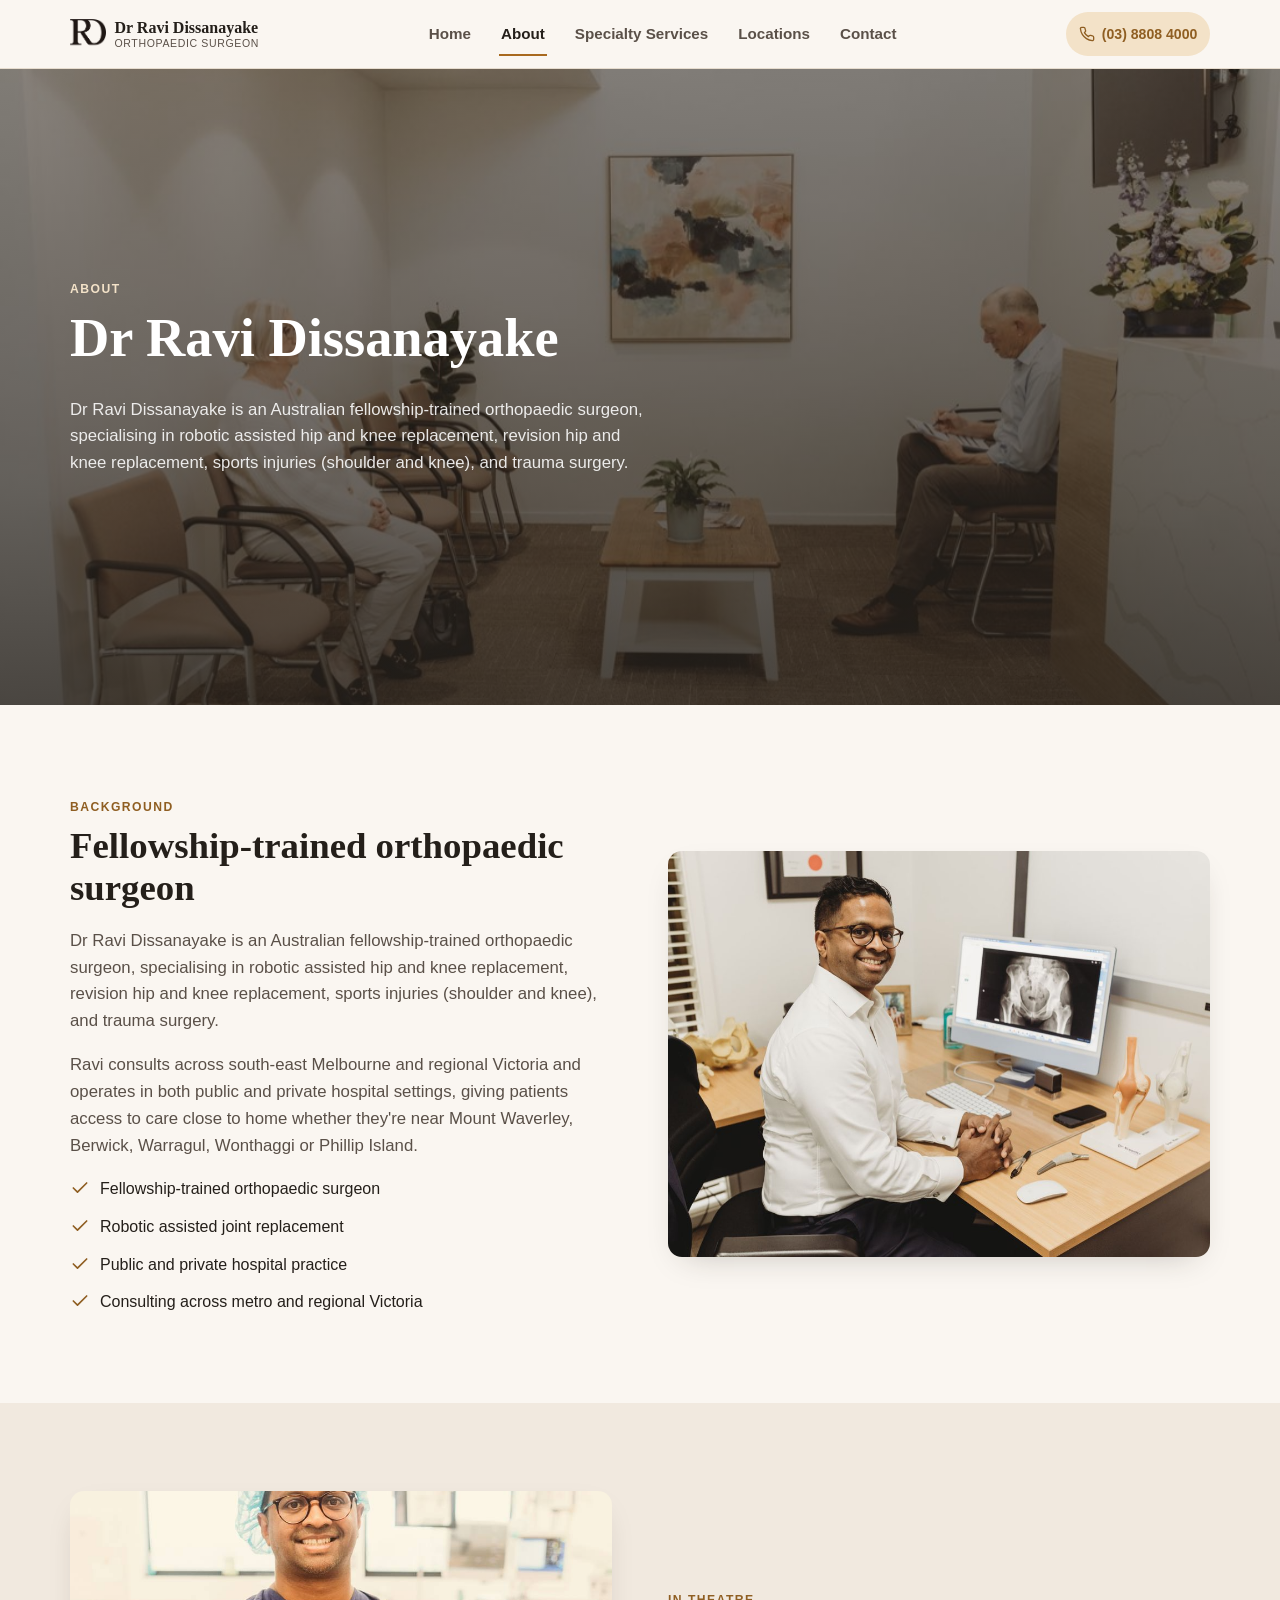
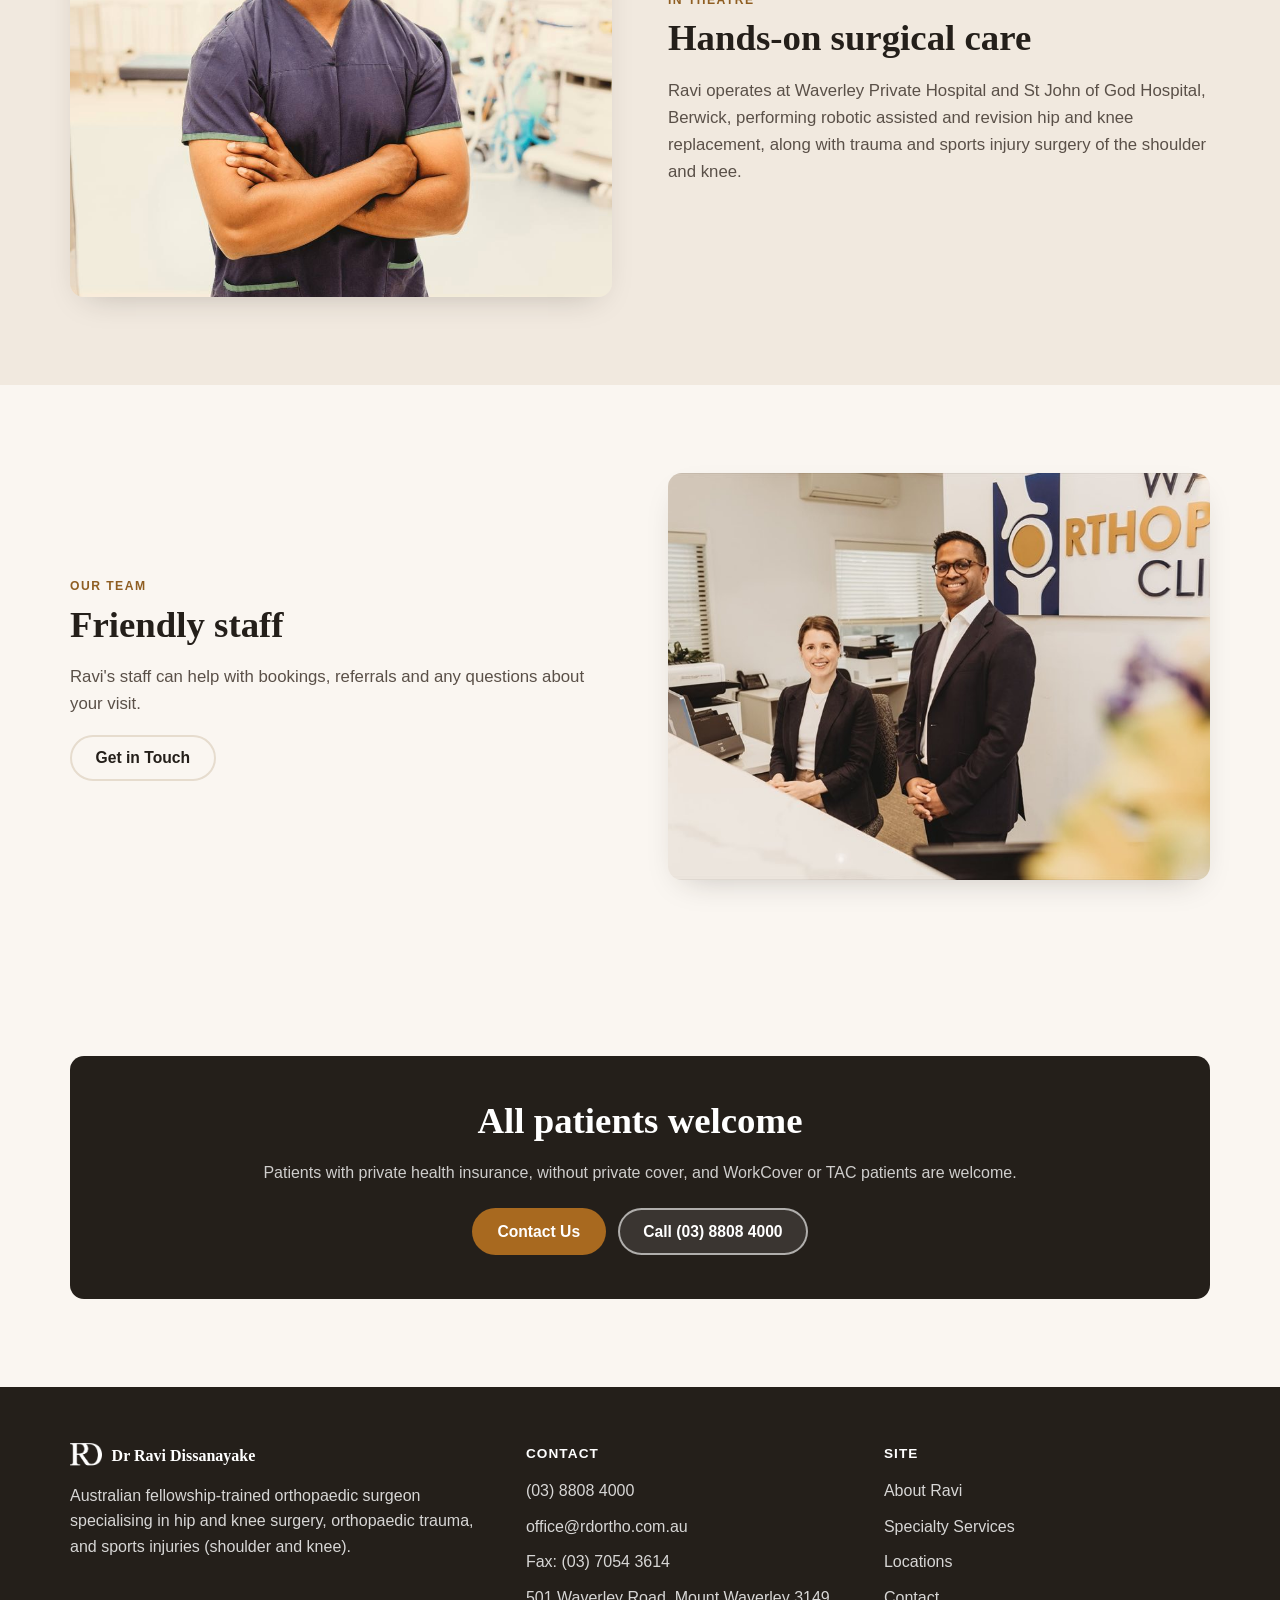
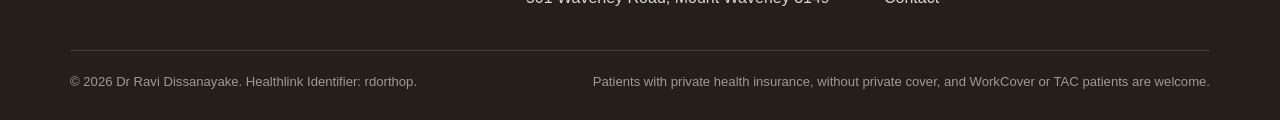
==== about.html @ 34ed716f "Initial commit: Dr Ravi Dissanayake orthopaedic surgeon website Static site redesign — home, about, " ====
<!DOCTYPE html>
<html lang="en-AU">
<head>
<meta charset="UTF-8">
<meta name="viewport" content="width=device-width, initial-scale=1">
<title>About Dr Ravi Dissanayake | Orthopaedic Surgeon, South-East Melbourne</title>
<meta name="description" content="Meet Dr Ravi Dissanayake, fellowship-trained orthopaedic surgeon consulting across south-east Melbourne and regional Victoria, from Mount Waverley to Phillip Island.">
<link rel="canonical" href="https://www.rdortho.com.au/about.html">

<meta property="og:type" content="website">
<meta property="og:site_name" content="Dr Ravi Dissanayake, Orthopaedic Surgeon">
<meta property="og:title" content="About Dr Ravi Dissanayake | Orthopaedic Surgeon, South-East Melbourne">
<meta property="og:description" content="Fellowship-trained orthopaedic surgeon consulting across south-east Melbourne and regional Victoria, operating at Waverley Private Hospital and St John of God Hospital, Berwick.">
<meta property="og:url" content="https://www.rdortho.com.au/about.html">
<meta property="og:image" content="https://www.rdortho.com.au/images/about-portrait.jpg">
<meta property="og:locale" content="en_AU">
<meta name="twitter:card" content="summary_large_image">
<meta name="twitter:title" content="About Dr Ravi Dissanayake | Orthopaedic Surgeon, South-East Melbourne">
<meta name="twitter:description" content="Fellowship-trained orthopaedic surgeon consulting across south-east Melbourne and regional Victoria, operating at Waverley Private Hospital and St John of God Hospital, Berwick.">
<meta name="twitter:image" content="https://www.rdortho.com.au/images/about-portrait.jpg">

<link rel="stylesheet" href="css/style.css">
<script type="application/ld+json">
{
  "@context": "https://schema.org",
  "@type": "MedicalWebPage",
  "url": "https://www.rdortho.com.au/about.html",
  "name": "About Dr Ravi Dissanayake | Orthopaedic Surgeon, South-East Melbourne",
  "about": { "@id": "https://www.rdortho.com.au/index.html#physician" },
  "isPartOf": { "@type": "WebSite", "name": "Dr Ravi Dissanayake, Orthopaedic Surgeon", "url": "https://www.rdortho.com.au/" }
}
</script>
</head>
<body>

<a href="#main" class="skip-link">Skip to main content</a>

<header class="site-header">
  <div class="container inner">
    <div class="header-left">
      <button class="nav-toggle" aria-label="Open menu" aria-expanded="false" aria-controls="mobile-nav" type="button">
        <svg viewBox="0 0 24 24" fill="none" stroke="currentColor" stroke-width="2" stroke-linecap="round" aria-hidden="true" focusable="false"><line x1="3" y1="6" x2="21" y2="6"/><line x1="3" y1="12" x2="21" y2="12"/><line x1="3" y1="18" x2="21" y2="18"/></svg>
      </button>
      <a href="index.html" class="brand">
        <img src="images/rd-mark-black.png" alt="" class="brand-mark">
        <span class="brand-text">
          <span class="name">Dr Ravi Dissanayake</span>
          <span class="role">Orthopaedic Surgeon</span>
        </span>
        <span class="brand-mobile-role">Orthopaedic<br>Surgeon</span>
      </a>
    </div>

    <nav class="main-nav" aria-label="Primary">
      <ul>
        <li><a href="index.html">Home</a></li>
        <li><a href="about.html" aria-current="page">About</a></li>
        <li><a href="services.html">Specialty Services</a></li>
        <li><a href="locations.html">Locations</a></li>
        <li><a href="contact.html">Contact</a></li>
      </ul>
    </nav>

    <div class="header-right">
      <a class="call-pill" href="tel:0388084000" aria-label="Call (03) 8808 4000">
        <svg viewBox="0 0 24 24" fill="none" stroke="currentColor" stroke-width="2" stroke-linecap="round" stroke-linejoin="round" aria-hidden="true" focusable="false"><path d="M22 16.92v3a2 2 0 0 1-2.18 2 19.79 19.79 0 0 1-8.63-3.07 19.5 19.5 0 0 1-6-6 19.79 19.79 0 0 1-3.07-8.67A2 2 0 0 1 4.11 2h3a2 2 0 0 1 2 1.72c.127.96.361 1.903.7 2.81a2 2 0 0 1-.45 2.11L8.09 9.91a16 16 0 0 0 6 6l1.27-1.27a2 2 0 0 1 2.11-.45c.907.339 1.85.573 2.81.7A2 2 0 0 1 22 16.92z"/></svg>
        <span class="call-text-full">(03) 8808 4000</span>
        <span class="call-text-short">Call</span>
      </a>
    </div>
  </div>

  <div class="mobile-nav" id="mobile-nav">
    <ul>
      <li><a href="index.html">Home</a></li>
      <li><a href="about.html" aria-current="page">About</a></li>
      <li><a href="services.html">Specialty Services</a></li>
      <li><a href="locations.html">Locations</a></li>
      <li><a href="contact.html">Contact</a></li>
    </ul>
    <div class="contact-block">
      <a class="btn btn-primary btn-block" href="tel:0388084000">Call (03) 8808 4000</a>
    </div>
  </div>
</header>

<main id="main" tabindex="-1">

  <section class="hero page-hero">
    <div class="hero-media"><img src="images/about-consult.jpg" alt="" role="presentation"></div>
    <div class="container">
      <span class="eyebrow">About</span>
      <h1>Dr Ravi Dissanayake</h1>
      <p class="lede">Dr Ravi Dissanayake is an Australian fellowship-trained orthopaedic surgeon, specialising in robotic assisted hip and knee replacement, revision hip and knee replacement, sports injuries (shoulder and knee), and trauma surgery.</p>
    </div>
  </section>

  <section aria-labelledby="bio-heading">
    <div class="container">
      <div class="split">
        <div>
          <span class="eyebrow">Background</span>
          <h2 id="bio-heading" class="mt-0">Fellowship-trained orthopaedic surgeon</h2>
          <p class="lede">Dr Ravi Dissanayake is an Australian fellowship-trained orthopaedic surgeon, specialising in robotic assisted hip and knee replacement, revision hip and knee replacement, sports injuries (shoulder and knee), and trauma surgery.</p>
          <p class="lede">Ravi consults across south-east Melbourne and regional Victoria and operates in both public and private hospital settings, giving patients access to care close to home whether they're near Mount Waverley, Berwick, Warragul, Wonthaggi or Phillip Island.</p>
          <ul class="check-list">
            <li><svg viewBox="0 0 24 24" fill="none" stroke="currentColor" stroke-width="2" stroke-linecap="round" stroke-linejoin="round" aria-hidden="true" focusable="false"><path d="M20 6 9 17l-5-5"/></svg> Fellowship-trained orthopaedic surgeon</li>
            <li><svg viewBox="0 0 24 24" fill="none" stroke="currentColor" stroke-width="2" stroke-linecap="round" stroke-linejoin="round" aria-hidden="true" focusable="false"><path d="M20 6 9 17l-5-5"/></svg> Robotic assisted joint replacement</li>
            <li><svg viewBox="0 0 24 24" fill="none" stroke="currentColor" stroke-width="2" stroke-linecap="round" stroke-linejoin="round" aria-hidden="true" focusable="false"><path d="M20 6 9 17l-5-5"/></svg> Public and private hospital practice</li>
            <li><svg viewBox="0 0 24 24" fill="none" stroke="currentColor" stroke-width="2" stroke-linecap="round" stroke-linejoin="round" aria-hidden="true" focusable="false"><path d="M20 6 9 17l-5-5"/></svg> Consulting across metro and regional Victoria</li>
          </ul>
        </div>
        <div class="split-media">
          <img src="images/about-portrait.jpg" alt="Dr Ravi Dissanayake at his desk in his consulting room" loading="lazy" decoding="async">
        </div>
      </div>
    </div>
  </section>

  <section class="section-alt">
    <div class="container">
      <div class="split">
        <div class="split-media">
          <img src="images/scrubs-portrait.jpg" alt="Dr Ravi Dissanayake in surgical scrubs at the operating theatre" loading="lazy" decoding="async">
        </div>
        <div>
          <span class="eyebrow">In Theatre</span>
          <h2>Hands-on surgical care</h2>
          <p class="lede">Ravi operates at Waverley Private Hospital and St John of God Hospital, Berwick, performing robotic assisted and revision hip and knee replacement, along with trauma and sports injury surgery of the shoulder and knee.</p>
        </div>
      </div>
    </div>
  </section>

  <section>
    <div class="container">
      <div class="split reverse">
        <div class="split-media">
          <img src="images/team-reception.jpg" alt="Dr Ravi Dissanayake with reception staff at Waverley Orthopaedic Clinic" loading="lazy" decoding="async">
        </div>
        <div>
          <span class="eyebrow">Our Team</span>
          <h2>Friendly staff</h2>
          <p class="lede">Ravi's staff can help with bookings, referrals and any questions about your visit.</p>
          <a class="btn btn-outline" href="contact.html">Get in Touch</a>
        </div>
      </div>
    </div>
  </section>

  <section>
    <div class="container">
      <div class="cta-band">
        <h2>All patients welcome</h2>
        <p>Patients with private health insurance, without private cover, and WorkCover or TAC patients are welcome.</p>
        <div class="cta-band-actions">
          <a class="btn btn-primary" href="contact.html">Contact Us</a>
          <a class="btn btn-ghost-invert" href="tel:0388084000">Call (03) 8808 4000</a>
        </div>
      </div>
    </div>
  </section>

</main>

<footer class="site-footer">
  <div class="container">
    <div class="footer-grid">
      <div>
        <div class="footer-brand">
          <img src="images/rd-mark-white.png" alt="" class="brand-mark">
          <span class="name">Dr Ravi Dissanayake</span>
        </div>
        <p>Australian fellowship-trained orthopaedic surgeon specialising in hip and knee surgery, orthopaedic trauma, and sports injuries (shoulder and knee).</p>
      </div>
      <div>
        <p class="footer-heading">Contact</p>
        <ul>
          <li><a href="tel:0388084000">(03) 8808 4000</a></li>
          <li><a href="mailto:office@rdortho.com.au">office@rdortho.com.au</a></li>
          <li>Fax: (03) 7054 3614</li>
          <li>501 Waverley Road, Mount Waverley 3149</li>
        </ul>
      </div>
      <div>
        <p class="footer-heading">Site</p>
        <ul>
          <li><a href="about.html">About Ravi</a></li>
          <li><a href="services.html">Specialty Services</a></li>
          <li><a href="locations.html">Locations</a></li>
          <li><a href="contact.html">Contact</a></li>
        </ul>
      </div>
    </div>
    <div class="footer-bottom">
      <span>&copy; <span id="year"></span> Dr Ravi Dissanayake. Healthlink Identifier: rdorthop.</span>
      <span>Patients with private health insurance, without private cover, and WorkCover or TAC patients are welcome.</span>
    </div>
  </div>
</footer>

<div class="mobile-contact-bar">
  <a class="cta-call" href="tel:0388084000">
    <svg viewBox="0 0 24 24" fill="none" stroke="currentColor" stroke-width="2" stroke-linecap="round" stroke-linejoin="round" aria-hidden="true" focusable="false"><path d="M22 16.92v3a2 2 0 0 1-2.18 2 19.79 19.79 0 0 1-8.63-3.07 19.5 19.5 0 0 1-6-6 19.79 19.79 0 0 1-3.07-8.67A2 2 0 0 1 4.11 2h3a2 2 0 0 1 2 1.72c.127.96.361 1.903.7 2.81a2 2 0 0 1-.45 2.11L8.09 9.91a16 16 0 0 0 6 6l1.27-1.27a2 2 0 0 1 2.11-.45c.907.339 1.85.573 2.81.7A2 2 0 0 1 22 16.92z"/></svg>
    Call Now
  </a>
  <a href="contact.html">
    <svg viewBox="0 0 24 24" fill="none" stroke="currentColor" stroke-width="2" stroke-linecap="round" stroke-linejoin="round" aria-hidden="true" focusable="false"><path d="M21 15a2 2 0 0 1-2 2H7l-4 4V5a2 2 0 0 1 2-2h14a2 2 0 0 1 2 2z"/></svg>
    Contact Us
  </a>
</div>

<script>document.getElementById("year").textContent = new Date().getFullYear();</script>
<script src="js/main.js"></script>
</body>
</html>
---- css/style.css ----
/* ==========================================================================
   Dr Ravi Dissanayake — Orthopaedic Surgeon
   Shared stylesheet — mobile-first
   ========================================================================== */

:root {
  /* Warm neutral palette — no blue */
  --ink: #241f1a;
  --ink-soft: #5a5048;
  --cream: #faf6f1;
  --cream-deep: #f1e9df;
  --surface: #ffffff;
  --line: #e6dcce;

  --accent: #a8691f;       /* warm amber/gold, from logo dot — darkened for AA contrast on white text */
  --accent-dark: #8f5e22;
  --accent-soft: #f3e2c8;

  --ok: #4d7c4d;

  --font-body: -apple-system, BlinkMacSystemFont, "Segoe UI", Roboto, Helvetica, Arial, sans-serif;
  --font-display: Georgia, "Times New Roman", serif;

  --container: 1180px;
  --radius: 14px;
  --shadow: 0 12px 32px -16px rgba(36, 31, 26, 0.28);

  --header-h: 68px;
  --safe-bottom: env(safe-area-inset-bottom, 0px);
}

* { box-sizing: border-box; }

@media (prefers-reduced-motion: no-preference) {
  html { scroll-behavior: smooth; }
}

body {
  margin: 0;
  font-family: var(--font-body);
  color: var(--ink);
  background: var(--cream);
  line-height: 1.6;
  -webkit-font-smoothing: antialiased;
  overflow-x: hidden;
}

img { max-width: 100%; display: block; }
a { color: inherit; }

h1, h2, h3, h4 {
  font-family: var(--font-display);
  font-weight: 600;
  line-height: 1.15;
  margin: 0 0 0.5em;
}

h1 { font-size: clamp(1.9rem, 4.5vw + 1rem, 3.4rem); }
h2 { font-size: clamp(1.5rem, 2.6vw + 1rem, 2.3rem); }
h3 { font-size: clamp(1.1rem, 1vw + 1rem, 1.35rem); }

p { margin: 0 0 1em; }

.container {
  max-width: var(--container);
  margin: 0 auto;
  padding: 0 20px;
}

@media (max-width: 380px) {
  .container { padding: 0 16px; }
}

.eyebrow {
  display: inline-block;
  font-size: 0.76rem;
  letter-spacing: 0.12em;
  text-transform: uppercase;
  color: var(--accent-dark);
  font-weight: 700;
  margin-bottom: 0.6em;
}

.lede {
  font-size: 1.05rem;
  color: var(--ink-soft);
  max-width: 62ch;
}

/* ---------- Accessibility helpers ---------- */

.visually-hidden {
  position: absolute;
  width: 1px; height: 1px;
  overflow: hidden;
  clip: rect(0 0 0 0);
  white-space: nowrap;
  border: 0;
  padding: 0;
  margin: -1px;
}

.skip-link {
  position: absolute;
  left: 12px;
  top: -60px;
  z-index: 200;
  background: var(--ink);
  color: #fff;
  padding: 12px 18px;
  border-radius: 8px;
  text-decoration: none;
  font-weight: 700;
  transition: top 0.15s ease;
}
.skip-link:focus {
  top: 12px;
}

:focus-visible {
  outline: 3px solid var(--accent-dark);
  outline-offset: 2px;
}
a:focus-visible,
button:focus-visible {
  border-radius: 6px;
}

@media (prefers-reduced-motion: reduce) {
  * { animation-duration: 0.001ms !important; animation-iteration-count: 1 !important; transition-duration: 0.001ms !important; scroll-behavior: auto !important; }
}

/* ---------- Buttons ---------- */
.btn {
  display: inline-flex;
  align-items: center;
  justify-content: center;
  gap: 0.5em;
  padding: 0.85em 1.5em;
  border-radius: 999px;
  font-weight: 700;
  font-size: 0.98rem;
  text-decoration: none;
  border: 2px solid transparent;
  cursor: pointer;
  transition: transform 0.15s ease, box-shadow 0.15s ease, background 0.15s ease, color 0.15s ease;
  min-height: 44px;
  line-height: 1;
}
.btn-primary {
  background: var(--accent);
  color: #fff;
}
.btn-primary:hover { background: var(--accent-dark); transform: translateY(-1px); }

.btn-outline {
  background: transparent;
  border-color: var(--line);
  color: var(--ink);
}
.btn-outline:hover { border-color: var(--accent); color: var(--accent-dark); }

.btn-ghost-invert {
  background: rgba(255,255,255,0.1);
  border-color: rgba(255,255,255,0.6);
  color: #fff;
}
.btn-ghost-invert:hover { background: rgba(255,255,255,0.2); }

.btn-block { width: 100%; }

/* ==========================================================================
   Header
   ========================================================================== */

.site-header {
  position: sticky;
  top: 0;
  z-index: 100;
  background: var(--cream);
  border-bottom: 1px solid var(--line);
}

.site-header .inner {
  display: flex;
  align-items: center;
  justify-content: space-between;
  height: var(--header-h);
  gap: 10px;
}

.header-left {
  display: flex;
  align-items: center;
  gap: 10px;
  min-width: 0;
}

.header-right {
  display: flex;
  align-items: center;
  gap: 10px;
  flex-shrink: 0;
}

.brand {
  display: flex;
  align-items: center;
  gap: 8px;
  padding: 6px 0;
  text-decoration: none;
  color: var(--ink);
  min-width: 0;
}

.brand-mark {
  height: 30px;
  width: auto;
  flex-shrink: 0;
  display: block;
}

.brand-text {
  line-height: 1.15;
  min-width: 0;
  overflow: hidden;
}
.brand-text .name {
  display: block;
  font-family: var(--font-display);
  font-weight: 700;
  font-size: 1rem;
  white-space: nowrap;
  overflow: hidden;
  text-overflow: ellipsis;
}
.brand-text .role {
  display: block;
  font-size: 0.66rem;
  letter-spacing: 0.06em;
  text-transform: uppercase;
  color: var(--ink-soft);
  white-space: nowrap;
}

.brand-mobile-role {
  display: none;
  font-family: var(--font-display);
  font-weight: 700;
  font-size: 0.92rem;
  line-height: 1.15;
  color: var(--ink);
}

.main-nav {
  display: none;
}

.main-nav ul {
  list-style: none;
  display: flex;
  gap: 26px;
  margin: 0;
  padding: 0;
}

.main-nav a {
  text-decoration: none;
  font-weight: 600;
  font-size: 0.95rem;
  color: var(--ink-soft);
  padding: 12px 2px;
  border-bottom: 2px solid transparent;
  transition: color 0.15s ease, border-color 0.15s ease;
}
.main-nav a:hover,
.main-nav a[aria-current="page"] {
  color: var(--ink);
  border-color: var(--accent);
}

.call-pill {
  display: inline-flex;
  align-items: center;
  justify-content: center;
  gap: 7px;
  padding: 0.6em 0.9em;
  min-height: 44px;
  border-radius: 999px;
  background: var(--accent-soft);
  color: var(--accent-dark);
  text-decoration: none;
  font-weight: 700;
  font-size: 0.88rem;
  white-space: nowrap;
}
.call-pill svg { width: 16px; height: 16px; flex-shrink: 0; }
.call-text-short { display: none; }

.nav-toggle {
  display: inline-flex;
  align-items: center;
  justify-content: center;
  width: 44px;
  height: 44px;
  border-radius: 10px;
  border: none;
  background: transparent;
  color: var(--ink);
  cursor: pointer;
  flex-shrink: 0;
  margin-left: -10px;
}
.nav-toggle svg { width: 22px; height: 22px; }
.nav-toggle:hover { color: var(--accent-dark); }

/* Condensed header: swap full name+role for stacked "Orthopaedic / Surgeon",
   and shorten the call pill to "Call" so everything fits without wrapping.
   Deliberately wider than the 900px nav breakpoint below — the full brand
   name + full desktop nav + full phone number don't all fit until ~960px,
   so this stays condensed through that gap even though the nav itself has
   already switched to the inline desktop menu. */
@media (max-width: 959px) {
  .brand-text { display: none; }
  .brand-mobile-role { display: block; }
  .call-text-full { display: none; }
  .call-text-short { display: inline; }
}

/* Mobile nav drawer */
.mobile-nav {
  display: none;
  position: fixed;
  inset: var(--header-h) 0 0 0;
  background: var(--cream);
  z-index: 99;
  overflow-y: auto;
  padding: 24px 20px calc(100px + var(--safe-bottom));
}
.mobile-nav.open { display: block; }

.mobile-nav ul {
  list-style: none;
  margin: 0 0 24px;
  padding: 0;
  border-top: 1px solid var(--line);
}
.mobile-nav li { border-bottom: 1px solid var(--line); }
.mobile-nav a {
  display: block;
  padding: 16px 4px;
  text-decoration: none;
  font-size: 1.1rem;
  font-weight: 600;
  color: var(--ink);
}
.mobile-nav a[aria-current="page"] { color: var(--accent-dark); }

.mobile-nav .contact-block { margin-top: 8px; }
.mobile-nav .contact-block .btn {
  display: flex;
  padding-top: 0.85em;
  padding-bottom: 0.85em;
}
.mobile-nav .contact-block .btn-primary { color: #fff; }

body.nav-open { overflow: hidden; }

@media (min-width: 900px) {
  .main-nav { display: block; }
  .nav-toggle { display: none; }
  .mobile-nav { display: none !important; }
}

/* ==========================================================================
   Persistent mobile contact bar
   ========================================================================== */

.mobile-contact-bar {
  position: fixed;
  left: 0;
  right: 0;
  bottom: 0;
  z-index: 110;
  display: grid;
  grid-template-columns: 1fr 1fr;
  gap: 1px;
  background: var(--line);
  border-top: 1px solid var(--line);
  box-shadow: 0 -8px 24px -12px rgba(36,31,26,0.35);
  padding-bottom: var(--safe-bottom);
}
.mobile-contact-bar a {
  display: flex;
  align-items: center;
  justify-content: center;
  gap: 8px;
  padding: 14px 8px;
  background: var(--surface);
  text-decoration: none;
  font-weight: 700;
  font-size: 0.92rem;
  color: var(--ink);
  min-height: 56px;
}
.mobile-contact-bar a svg { width: 18px; height: 18px; flex-shrink: 0; }
.mobile-contact-bar .cta-call { background: var(--accent); color: #fff; }

body { padding-bottom: calc(70px + var(--safe-bottom)); }

@media (min-width: 900px) {
  .mobile-contact-bar { display: none; }
  body { padding-bottom: 0; }
}

/* ==========================================================================
   Hero
   ========================================================================== */

.hero {
  position: relative;
  color: #fff;
  overflow: hidden;
}
.hero-media {
  position: absolute;
  inset: 0;
}
.hero-media img {
  width: 100%;
  height: 100%;
  object-fit: cover;
  object-position: center 28%;
}
.hero-media::after {
  content: "";
  position: absolute;
  inset: 0;
  background: linear-gradient(180deg, rgba(36,31,26,0.50) 0%, rgba(36,31,26,0.66) 65%, rgba(36,31,26,0.80) 100%);
}
.hero .container {
  position: relative;
  padding-top: 64px;
  padding-bottom: 64px;
  min-height: 420px;
  display: flex;
  flex-direction: column;
  justify-content: center;
}
.hero .eyebrow { color: var(--accent-soft); }
.hero h1 { color: #fff; max-width: 18ch; }
.hero .lede { color: rgba(255,255,255,0.9); }
.hero-actions {
  display: flex;
  flex-wrap: wrap;
  gap: 12px;
  margin-top: 1.6em;
}

.page-hero .container {
  min-height: 280px;
  padding-top: 48px;
  padding-bottom: 48px;
}
.page-hero .lede { color: rgba(255,255,255,0.88); }

@media (min-width: 700px) {
  .hero .container { padding-top: 110px; padding-bottom: 110px; min-height: 520px; }
  .page-hero .container { padding-top: 90px; padding-bottom: 90px; min-height: 460px; }
}

/* ==========================================================================
   Sections
   ========================================================================== */

section { padding: 48px 0; }
@media (min-width: 640px) { section { padding: 64px 0; } }
@media (min-width: 900px) { section { padding: 88px 0; } }

.section-alt { background: var(--cream-deep); }
.section-dark { background: var(--ink); color: #fff; }
.section-dark .ink-soft-on-dark { color: rgba(255,255,255,0.72); }

.section-head {
  max-width: 68ch;
  margin-bottom: 2em;
}
@media (min-width: 640px) { .section-head { margin-bottom: 2.4em; } }
.section-head.center { margin-left: auto; margin-right: auto; text-align: center; }
/* .lede keeps its own max-width for readable line-length, so when the
   heading block is centered, the lede needs its own auto margins to stay
   centered under it rather than hugging the left edge. */
.section-head.center .lede { margin-left: auto; margin-right: auto; }

/* Grids */
.grid {
  display: grid;
  gap: 20px;
}
.grid-2 { grid-template-columns: 1fr; }
.grid-3 { grid-template-columns: 1fr; }
.grid-4 { grid-template-columns: 1fr; }

@media (min-width: 560px) {
  .grid-2 { grid-template-columns: 1fr 1fr; }
  .grid-3 { grid-template-columns: 1fr 1fr; }
  .grid-4 { grid-template-columns: 1fr 1fr; }
}
@media (min-width: 640px) { .grid { gap: 24px; } }
@media (min-width: 960px) {
  .grid-3 { grid-template-columns: repeat(3, 1fr); }
  .grid-4 { grid-template-columns: repeat(4, 1fr); }
}

/* In the 2-column range, an odd number of .grid-3 items (e.g. 3 or 5 cards)
   leaves a single half-width orphan stranded on the left with a large gap
   beside it. Centre that trailing item at column width instead. */
@media (min-width: 560px) and (max-width: 959px) {
  .grid-3 > :last-child:nth-child(odd) {
    grid-column: 1 / -1;
    width: calc(50% - 10px);
    margin-left: auto;
    margin-right: auto;
  }
}
@media (min-width: 640px) and (max-width: 959px) {
  .grid-3 > :last-child:nth-child(odd) { width: calc(50% - 12px); }
}

/* Cards */
.card {
  background: var(--surface);
  border: 1px solid var(--line);
  border-radius: var(--radius);
  padding: 24px;
}
@media (min-width: 640px) { .card { padding: 28px; } }

.specialty-card {
  background: var(--surface);
  border: 1px solid var(--line);
  border-radius: var(--radius);
  padding: 24px;
  transition: box-shadow 0.15s ease, transform 0.15s ease;
}
@media (min-width: 640px) { .specialty-card { padding: 28px; } }
.specialty-card:hover { box-shadow: var(--shadow); transform: translateY(-3px); }
.specialty-icon {
  width: 46px;
  height: 46px;
  border-radius: 12px;
  background: var(--accent-soft);
  color: var(--accent-dark);
  display: flex;
  align-items: center;
  justify-content: center;
  margin-bottom: 1.1em;
}
.specialty-icon svg { width: 22px; height: 22px; }

.location-card {
  background: var(--surface);
  border: 1px solid var(--line);
  border-radius: var(--radius);
  padding: 22px;
  display: flex;
  flex-direction: column;
  gap: 14px;
}
.location-card .tag {
  display: inline-block;
  align-self: flex-start;
  font-size: 0.7rem;
  letter-spacing: 0.08em;
  text-transform: uppercase;
  font-weight: 700;
  padding: 0.3em 0.7em;
  border-radius: 999px;
  background: var(--accent-soft);
  color: var(--accent-dark);
}
.location-card address { font-style: normal; color: var(--ink-soft); }
.location-card .card-actions { margin-top: auto; display: flex; gap: 10px; flex-wrap: wrap; }

/* Two-column media/text */
.split {
  display: grid;
  gap: 28px;
  align-items: center;
}
@media (min-width: 900px) {
  .split { grid-template-columns: 1fr 1fr; gap: 56px; }
  .split.reverse .split-media { order: 2; }
}
.split-media img {
  border-radius: var(--radius);
  box-shadow: var(--shadow);
  width: 100%;
  height: auto;
  aspect-ratio: 4/3;
  object-fit: cover;
}

/* Location chips */
.location-chips {
  list-style: none;
  margin: 0;
  padding: 0;
  display: flex;
  flex-wrap: wrap;
  gap: 10px;
  justify-content: center;
}
.location-chip {
  display: inline-flex;
  align-items: center;
  padding: 0.6em 1.15em;
  border-radius: 999px;
  background: var(--surface);
  border: 1px solid var(--line);
  font-weight: 600;
  font-size: 0.92rem;
  color: var(--ink);
}

/* CTA band */
.cta-band {
  background: var(--ink);
  color: #fff;
  border-radius: var(--radius);
  padding: 36px 24px;
  text-align: center;
}
@media (min-width: 640px) { .cta-band { padding: 44px 32px; } }
.cta-band h2 { color: #fff; }
.cta-band p { color: rgba(255,255,255,0.78); }
.cta-band-actions {
  display: flex;
  flex-wrap: wrap;
  gap: 12px;
  justify-content: center;
  margin-top: 1.4em;
}

/* Lists */
.check-list { list-style: none; margin: 0; padding: 0; display: grid; gap: 12px; }
/* Extra breathing room when a check-list follows a heading directly inside a card. */
.card > .check-list { margin-top: 1.2em; }
/* Contact details inside a check-list (tel:/mailto:) get a larger tap
   target the same invisible-padding way as the footer links. */
.check-list a { display: inline-block; padding: 9px 0; margin: -9px 0; }
.check-list li { display: flex; gap: 10px; align-items: flex-start; }
.check-list svg { width: 20px; height: 20px; flex-shrink: 0; color: var(--accent-dark); margin-top: 2px; }

/* ==========================================================================
   Testimonials
   ========================================================================== */

.testimonials-grid {
  display: grid;
  gap: 20px;
  grid-template-columns: 1fr;
}
@media (min-width: 720px) {
  .testimonials-grid { grid-template-columns: 1fr 1fr; gap: 24px; }
}
.testimonial-card {
  background: var(--surface);
  border: 1px solid var(--line);
  border-radius: var(--radius);
  padding: 26px;
  display: flex;
  flex-direction: column;
  gap: 14px;
}
.testimonial-stars {
  display: flex;
  gap: 3px;
  color: var(--accent-dark);
}
.testimonial-stars svg { width: 16px; height: 16px; }
.testimonial-quote {
  font-family: var(--font-display);
  font-size: 1.05rem;
  line-height: 1.55;
  color: var(--ink);
  margin: 0;
}
.testimonial-attribution {
  display: flex;
  flex-direction: column;
  gap: 2px;
  margin-top: auto;
  padding-top: 6px;
}
.testimonial-attribution .who {
  font-weight: 700;
  font-size: 0.92rem;
}
.testimonial-attribution .context {
  font-size: 0.82rem;
  color: var(--ink-soft);
}

/* ==========================================================================
   Forms
   ========================================================================== */

.form-grid {
  display: grid;
  gap: 18px;
}
@media (min-width: 560px) {
  .form-grid.two-col { grid-template-columns: 1fr 1fr; }
}
/* A field (e.g. the message textarea) following the main field grid gets
   the same rhythm as the grid's own row gap. */
.form-grid + .field { margin-top: 18px; }
/* Submit button following the last field. */
.field + .btn { margin-top: 20px; }
.field { display: flex; flex-direction: column; gap: 6px; }
.field label { font-weight: 700; font-size: 0.9rem; }
.field .req { color: var(--accent-dark); font-weight: 400; font-size: 0.8rem; }
.field input,
.field textarea {
  font: inherit;
  padding: 0.85em 1em;
  border-radius: 10px;
  border: 1px solid var(--line);
  background: var(--surface);
  min-height: 48px;
}
.field textarea { min-height: 120px; resize: vertical; }
.field input:focus-visible,
.field textarea:focus-visible {
  outline: 3px solid var(--accent-dark);
  outline-offset: 1px;
  border-color: var(--accent);
}
.form-note { font-size: 0.85rem; color: var(--ink-soft); margin-top: 10px; }
.form-status {
  display: none;
  margin-top: 14px;
  padding: 12px 16px;
  border-radius: 10px;
  background: var(--accent-soft);
  color: var(--accent-dark);
  font-weight: 600;
}
.form-status.visible { display: block; }

/* ==========================================================================
   Footer
   ========================================================================== */

.site-footer {
  background: var(--ink);
  color: rgba(255,255,255,0.82);
  padding: 48px 0 24px;
}
@media (min-width: 640px) { .site-footer { padding: 56px 0 28px; } }
.footer-grid {
  display: grid;
  gap: 32px;
  grid-template-columns: 1fr;
}
@media (min-width: 560px) {
  .footer-grid { grid-template-columns: 1fr 1fr; }
}
@media (min-width: 780px) {
  .footer-grid { grid-template-columns: 1.3fr 1fr 1fr; }
}
/* Between 560-779px the grid is 2-up, so the 3rd column (Site links)
   drops to its own row as a stranded orphan — centre it like the
   .grid-3 fix above rather than leaving it flush left. */
@media (min-width: 560px) and (max-width: 779px) {
  .footer-grid > :last-child:nth-child(odd) {
    grid-column: 1 / -1;
    width: calc(50% - 16px);
    margin-left: auto;
    margin-right: auto;
  }
}
.footer-brand { display: flex; align-items: center; gap: 10px; margin-bottom: 14px; }
.footer-brand .brand-mark { height: 26px; }
.footer-brand .name { color: #fff; font-family: var(--font-display); font-weight: 700; }
.footer-heading { color: #fff; font-family: var(--font-body); font-size: 0.85rem; font-weight: 700; text-transform: uppercase; letter-spacing: 0.08em; margin: 0 0 1em; }
.site-footer ul { list-style: none; margin: 0; padding: 0; display: grid; gap: 10px; }
/* Expand the tap target beyond the visible text (padding balanced by a
   matching negative margin) without changing the visual line spacing. */
.site-footer a {
  display: inline-block;
  text-decoration: none;
  color: rgba(255,255,255,0.82);
  padding: 9px 0;
  margin: -9px 0;
}
.site-footer a:hover { color: var(--accent-soft); }
.footer-bottom {
  margin-top: 40px;
  padding-top: 20px;
  border-top: 1px solid rgba(255,255,255,0.14);
  display: flex;
  flex-wrap: wrap;
  gap: 10px;
  justify-content: space-between;
  font-size: 0.82rem;
  color: rgba(255,255,255,0.55);
}

/* Utility */
.mt-0 { margin-top: 0; }
.mt-lg { margin-top: 1.6em; }
.text-center { text-align: center; }
.lede-wide { max-width: none; }

/* Vertical stack of siblings (e.g. two cards in a sidebar column) with
   consistent gap, in place of one-off margin-top on the second item. */
.stack {
  display: flex;
  flex-direction: column;
  gap: 20px;
}
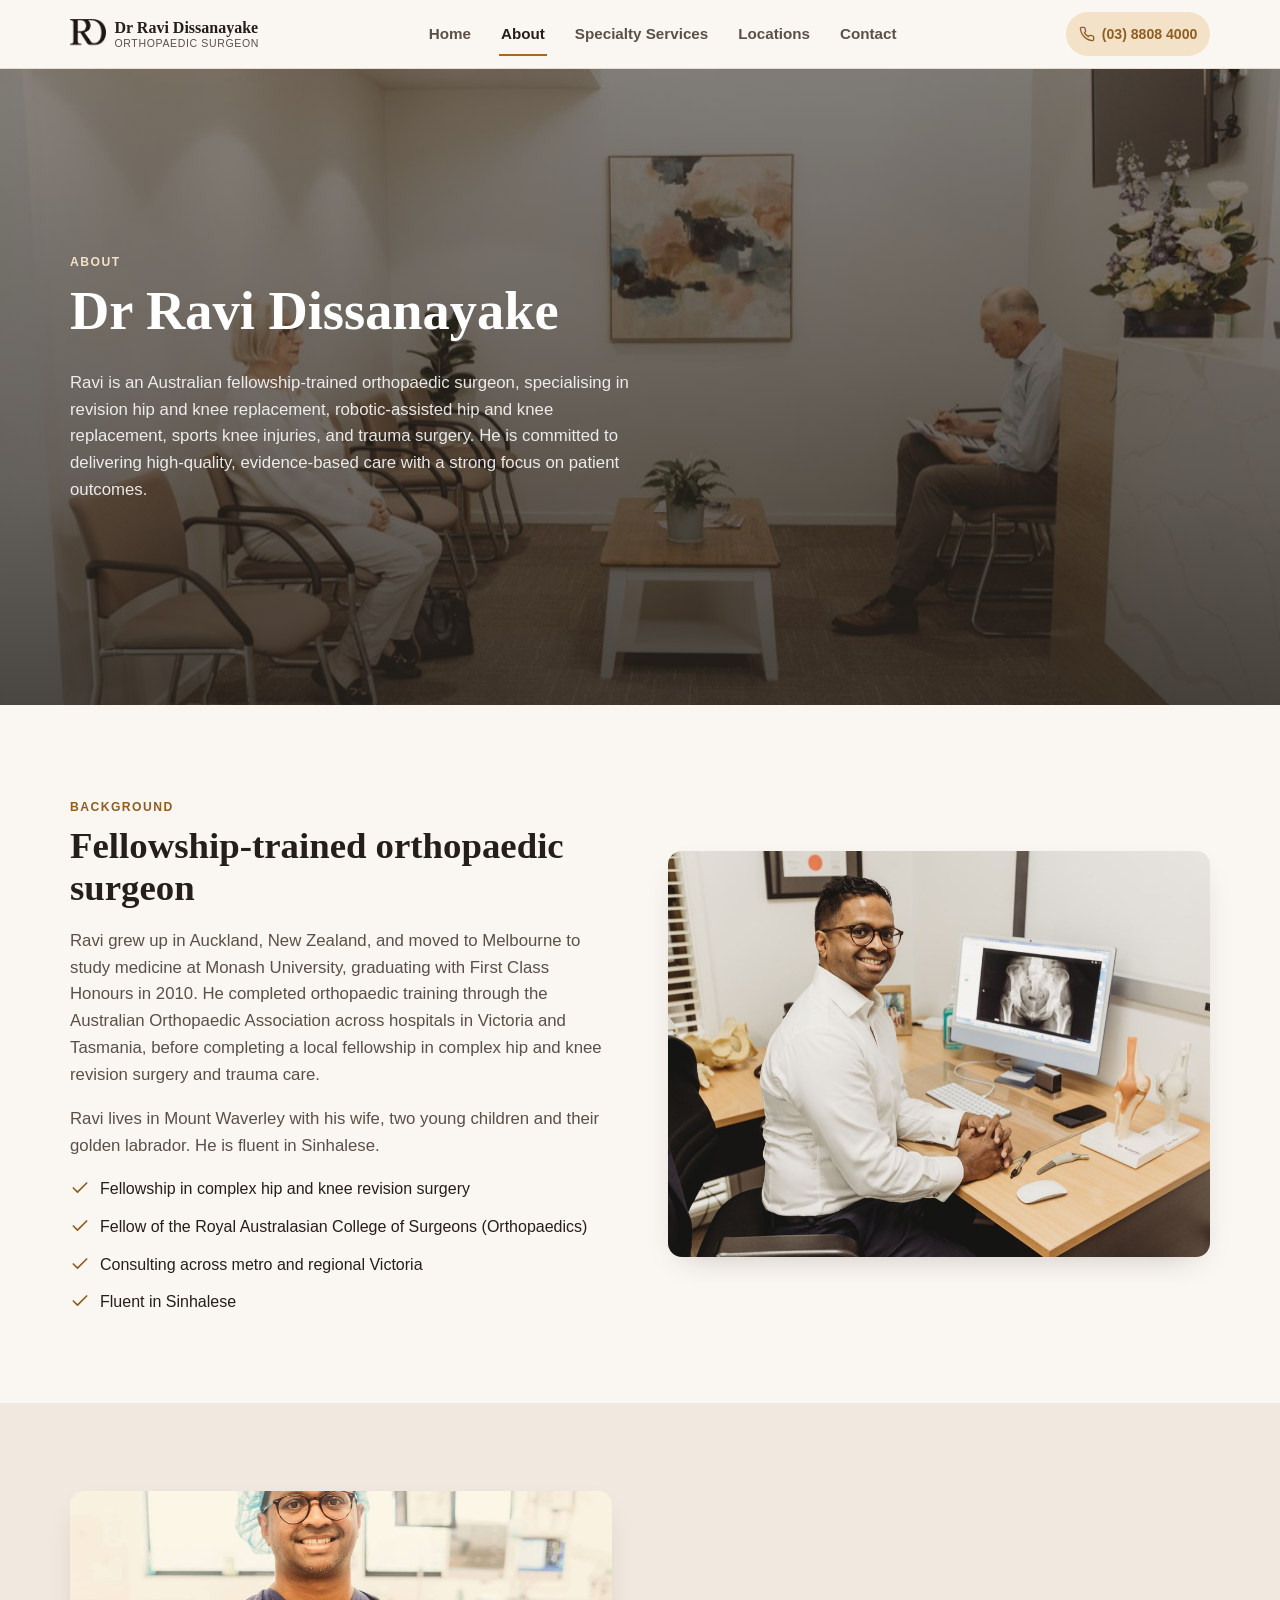
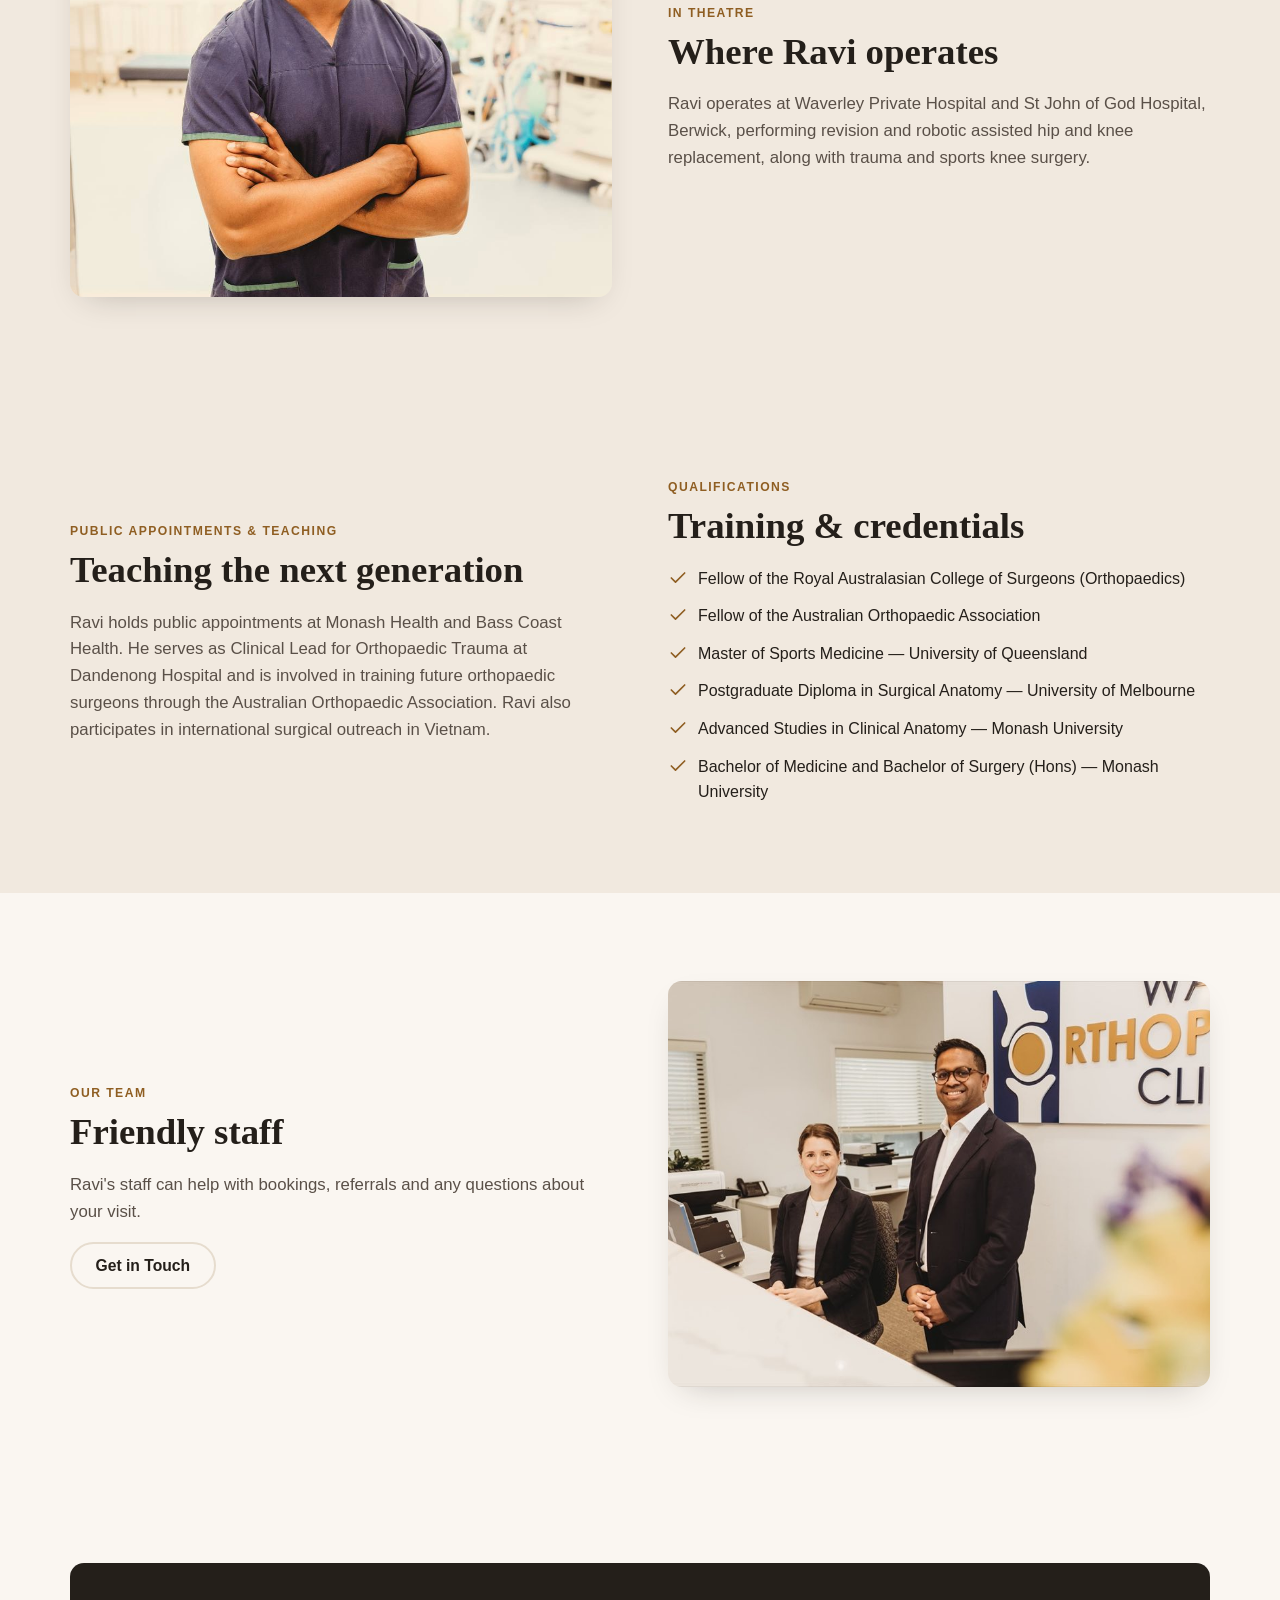
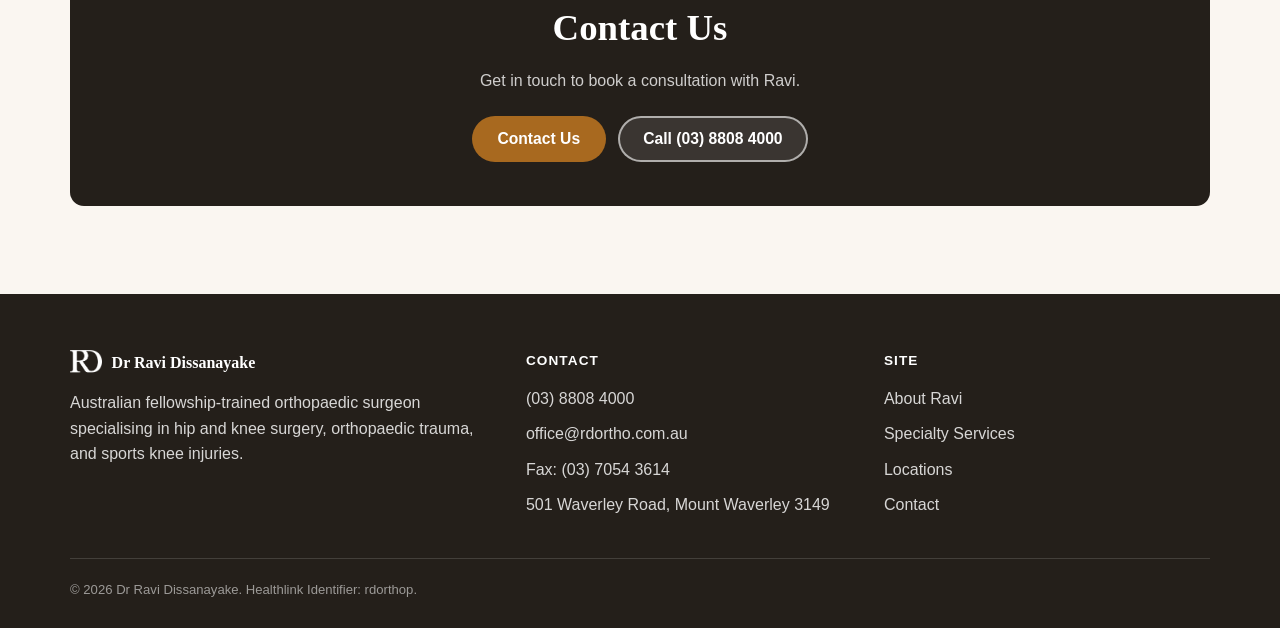
==== commit 9f00beb0: "Copy revision: align with original site, AHPRA compliance, real addresses - Revert sports injuries c" ====
--- a/about.html
+++ b/about.html
@@ -91,7 +91,7 @@
     <div class="container">
       <span class="eyebrow">About</span>
       <h1>Dr Ravi Dissanayake</h1>
-      <p class="lede">Dr Ravi Dissanayake is an Australian fellowship-trained orthopaedic surgeon, specialising in robotic assisted hip and knee replacement, revision hip and knee replacement, sports injuries (shoulder and knee), and trauma surgery.</p>
+      <p class="lede">Ravi is an Australian fellowship-trained orthopaedic surgeon, specialising in revision hip and knee replacement, robotic-assisted hip and knee replacement, sports knee injuries, and trauma surgery. He is committed to delivering high-quality, evidence-based care with a strong focus on patient outcomes.</p>
     </div>
   </section>
 
@@ -101,13 +101,13 @@
         <div>
           <span class="eyebrow">Background</span>
           <h2 id="bio-heading" class="mt-0">Fellowship-trained orthopaedic surgeon</h2>
-          <p class="lede">Dr Ravi Dissanayake is an Australian fellowship-trained orthopaedic surgeon, specialising in robotic assisted hip and knee replacement, revision hip and knee replacement, sports injuries (shoulder and knee), and trauma surgery.</p>
-          <p class="lede">Ravi consults across south-east Melbourne and regional Victoria and operates in both public and private hospital settings, giving patients access to care close to home whether they're near Mount Waverley, Berwick, Warragul, Wonthaggi or Phillip Island.</p>
+          <p class="lede">Ravi grew up in Auckland, New Zealand, and moved to Melbourne to study medicine at Monash University, graduating with First Class Honours in 2010. He completed orthopaedic training through the Australian Orthopaedic Association across hospitals in Victoria and Tasmania, before completing a local fellowship in complex hip and knee revision surgery and trauma care.</p>
+          <p class="lede">Ravi lives in Mount Waverley with his wife, two young children and their golden labrador. He is fluent in Sinhalese.</p>
           <ul class="check-list">
-            <li><svg viewBox="0 0 24 24" fill="none" stroke="currentColor" stroke-width="2" stroke-linecap="round" stroke-linejoin="round" aria-hidden="true" focusable="false"><path d="M20 6 9 17l-5-5"/></svg> Fellowship-trained orthopaedic surgeon</li>
-            <li><svg viewBox="0 0 24 24" fill="none" stroke="currentColor" stroke-width="2" stroke-linecap="round" stroke-linejoin="round" aria-hidden="true" focusable="false"><path d="M20 6 9 17l-5-5"/></svg> Robotic assisted joint replacement</li>
-            <li><svg viewBox="0 0 24 24" fill="none" stroke="currentColor" stroke-width="2" stroke-linecap="round" stroke-linejoin="round" aria-hidden="true" focusable="false"><path d="M20 6 9 17l-5-5"/></svg> Public and private hospital practice</li>
+            <li><svg viewBox="0 0 24 24" fill="none" stroke="currentColor" stroke-width="2" stroke-linecap="round" stroke-linejoin="round" aria-hidden="true" focusable="false"><path d="M20 6 9 17l-5-5"/></svg> Fellowship in complex hip and knee revision surgery</li>
+            <li><svg viewBox="0 0 24 24" fill="none" stroke="currentColor" stroke-width="2" stroke-linecap="round" stroke-linejoin="round" aria-hidden="true" focusable="false"><path d="M20 6 9 17l-5-5"/></svg> Fellow of the Royal Australasian College of Surgeons (Orthopaedics)</li>
             <li><svg viewBox="0 0 24 24" fill="none" stroke="currentColor" stroke-width="2" stroke-linecap="round" stroke-linejoin="round" aria-hidden="true" focusable="false"><path d="M20 6 9 17l-5-5"/></svg> Consulting across metro and regional Victoria</li>
+            <li><svg viewBox="0 0 24 24" fill="none" stroke="currentColor" stroke-width="2" stroke-linecap="round" stroke-linejoin="round" aria-hidden="true" focusable="false"><path d="M20 6 9 17l-5-5"/></svg> Fluent in Sinhalese</li>
           </ul>
         </div>
         <div class="split-media">
@@ -125,8 +125,32 @@
         </div>
         <div>
           <span class="eyebrow">In Theatre</span>
-          <h2>Hands-on surgical care</h2>
-          <p class="lede">Ravi operates at Waverley Private Hospital and St John of God Hospital, Berwick, performing robotic assisted and revision hip and knee replacement, along with trauma and sports injury surgery of the shoulder and knee.</p>
+          <h2>Where Ravi operates</h2>
+          <p class="lede">Ravi operates at Waverley Private Hospital and St John of God Hospital, Berwick, performing revision and robotic assisted hip and knee replacement, along with trauma and sports knee surgery.</p>
+        </div>
+      </div>
+    </div>
+  </section>
+
+  <section class="section-alt" aria-labelledby="appointments-heading">
+    <div class="container">
+      <div class="split">
+        <div>
+          <span class="eyebrow">Public Appointments &amp; Teaching</span>
+          <h2 id="appointments-heading" class="mt-0">Teaching the next generation</h2>
+          <p class="lede">Ravi holds public appointments at Monash Health and Bass Coast Health. He serves as Clinical Lead for Orthopaedic Trauma at Dandenong Hospital and is involved in training future orthopaedic surgeons through the Australian Orthopaedic Association. Ravi also participates in international surgical outreach in Vietnam.</p>
+        </div>
+        <div>
+          <span class="eyebrow">Qualifications</span>
+          <h2 class="mt-0">Training &amp; credentials</h2>
+          <ul class="check-list">
+            <li><svg viewBox="0 0 24 24" fill="none" stroke="currentColor" stroke-width="2" stroke-linecap="round" stroke-linejoin="round" aria-hidden="true" focusable="false"><path d="M20 6 9 17l-5-5"/></svg> Fellow of the Royal Australasian College of Surgeons (Orthopaedics)</li>
+            <li><svg viewBox="0 0 24 24" fill="none" stroke="currentColor" stroke-width="2" stroke-linecap="round" stroke-linejoin="round" aria-hidden="true" focusable="false"><path d="M20 6 9 17l-5-5"/></svg> Fellow of the Australian Orthopaedic Association</li>
+            <li><svg viewBox="0 0 24 24" fill="none" stroke="currentColor" stroke-width="2" stroke-linecap="round" stroke-linejoin="round" aria-hidden="true" focusable="false"><path d="M20 6 9 17l-5-5"/></svg> Master of Sports Medicine — University of Queensland</li>
+            <li><svg viewBox="0 0 24 24" fill="none" stroke="currentColor" stroke-width="2" stroke-linecap="round" stroke-linejoin="round" aria-hidden="true" focusable="false"><path d="M20 6 9 17l-5-5"/></svg> Postgraduate Diploma in Surgical Anatomy — University of Melbourne</li>
+            <li><svg viewBox="0 0 24 24" fill="none" stroke="currentColor" stroke-width="2" stroke-linecap="round" stroke-linejoin="round" aria-hidden="true" focusable="false"><path d="M20 6 9 17l-5-5"/></svg> Advanced Studies in Clinical Anatomy — Monash University</li>
+            <li><svg viewBox="0 0 24 24" fill="none" stroke="currentColor" stroke-width="2" stroke-linecap="round" stroke-linejoin="round" aria-hidden="true" focusable="false"><path d="M20 6 9 17l-5-5"/></svg> Bachelor of Medicine and Bachelor of Surgery (Hons) — Monash University</li>
+          </ul>
         </div>
       </div>
     </div>
@@ -151,8 +175,8 @@
   <section>
     <div class="container">
       <div class="cta-band">
-        <h2>All patients welcome</h2>
-        <p>Patients with private health insurance, without private cover, and WorkCover or TAC patients are welcome.</p>
+        <h2>Contact Us</h2>
+        <p>Get in touch to book a consultation with Ravi.</p>
         <div class="cta-band-actions">
           <a class="btn btn-primary" href="contact.html">Contact Us</a>
           <a class="btn btn-ghost-invert" href="tel:0388084000">Call (03) 8808 4000</a>
@@ -171,7 +195,7 @@
           <img src="images/rd-mark-white.png" alt="" class="brand-mark">
           <span class="name">Dr Ravi Dissanayake</span>
         </div>
-        <p>Australian fellowship-trained orthopaedic surgeon specialising in hip and knee surgery, orthopaedic trauma, and sports injuries (shoulder and knee).</p>
+        <p>Australian fellowship-trained orthopaedic surgeon specialising in hip and knee surgery, orthopaedic trauma, and sports knee injuries.</p>
       </div>
       <div>
         <p class="footer-heading">Contact</p>
@@ -194,7 +218,6 @@
     </div>
     <div class="footer-bottom">
       <span>&copy; <span id="year"></span> Dr Ravi Dissanayake. Healthlink Identifier: rdorthop.</span>
-      <span>Patients with private health insurance, without private cover, and WorkCover or TAC patients are welcome.</span>
     </div>
   </div>
 </footer>
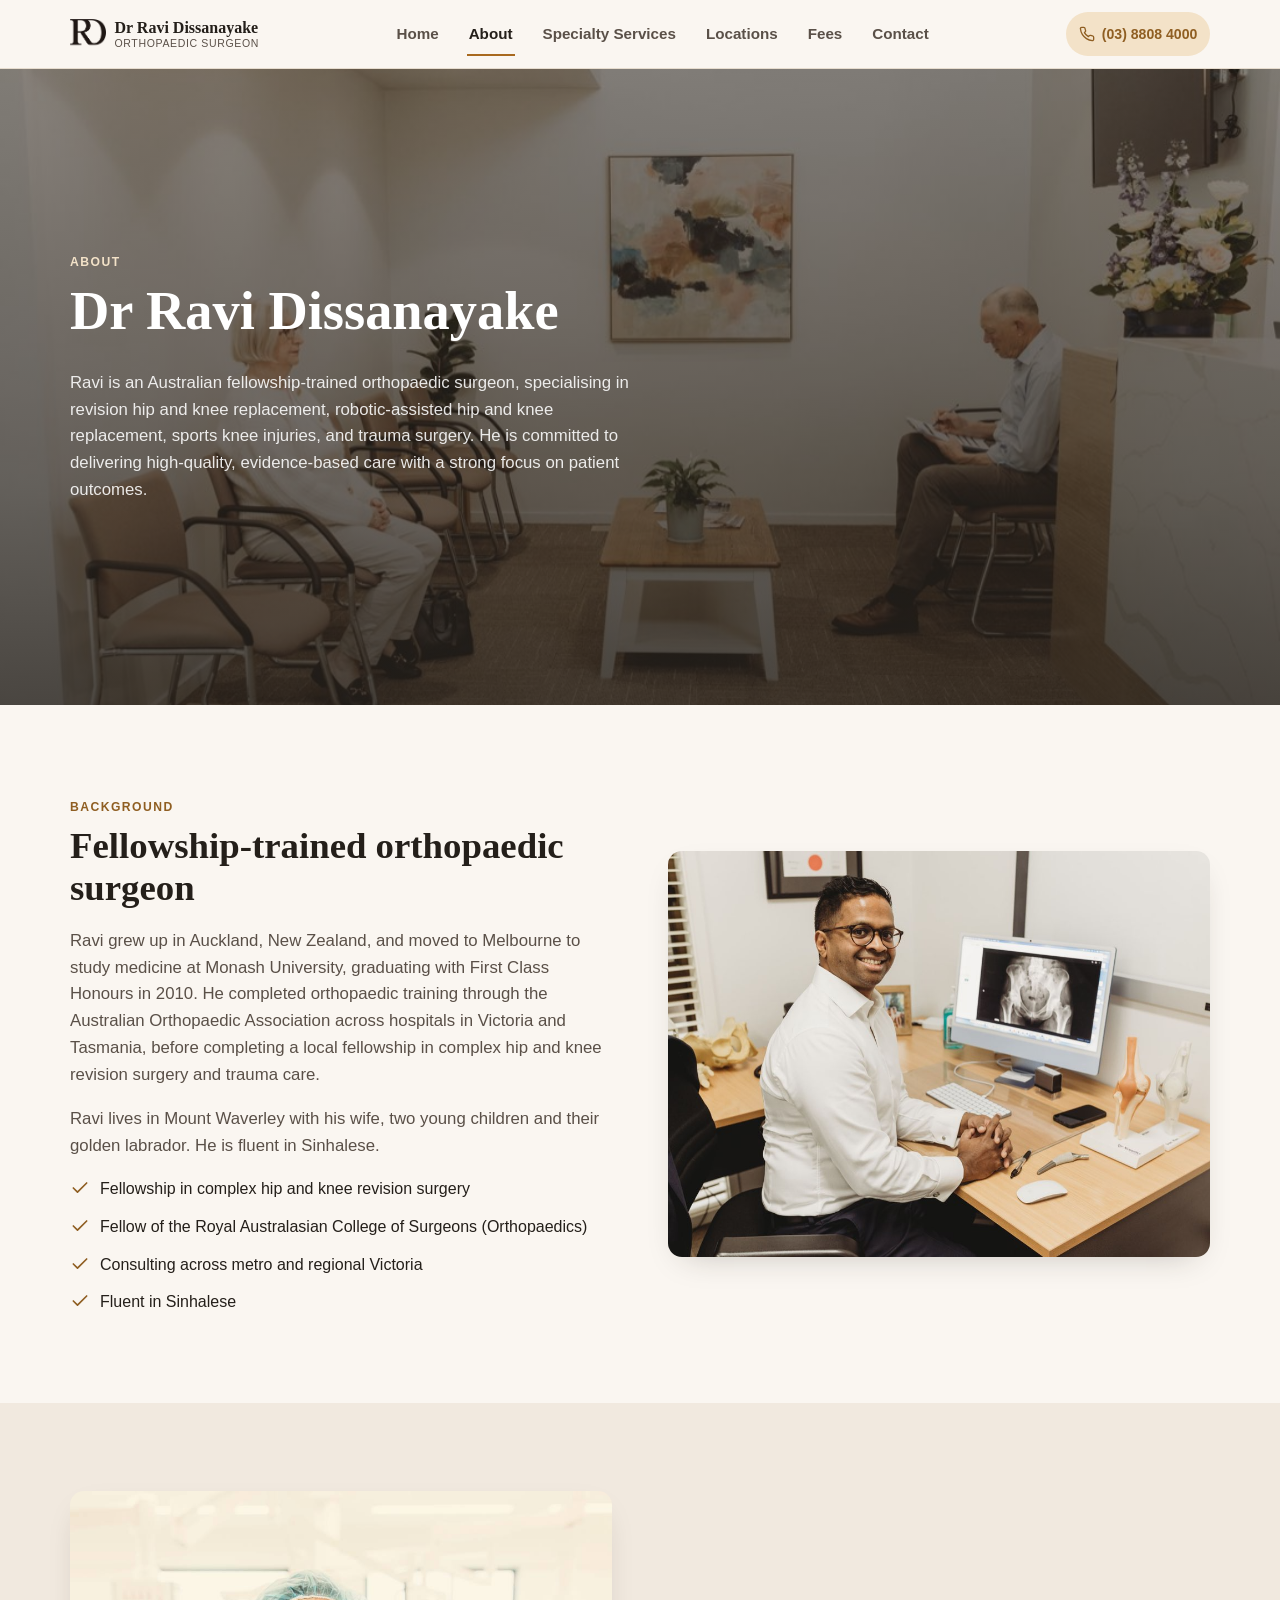
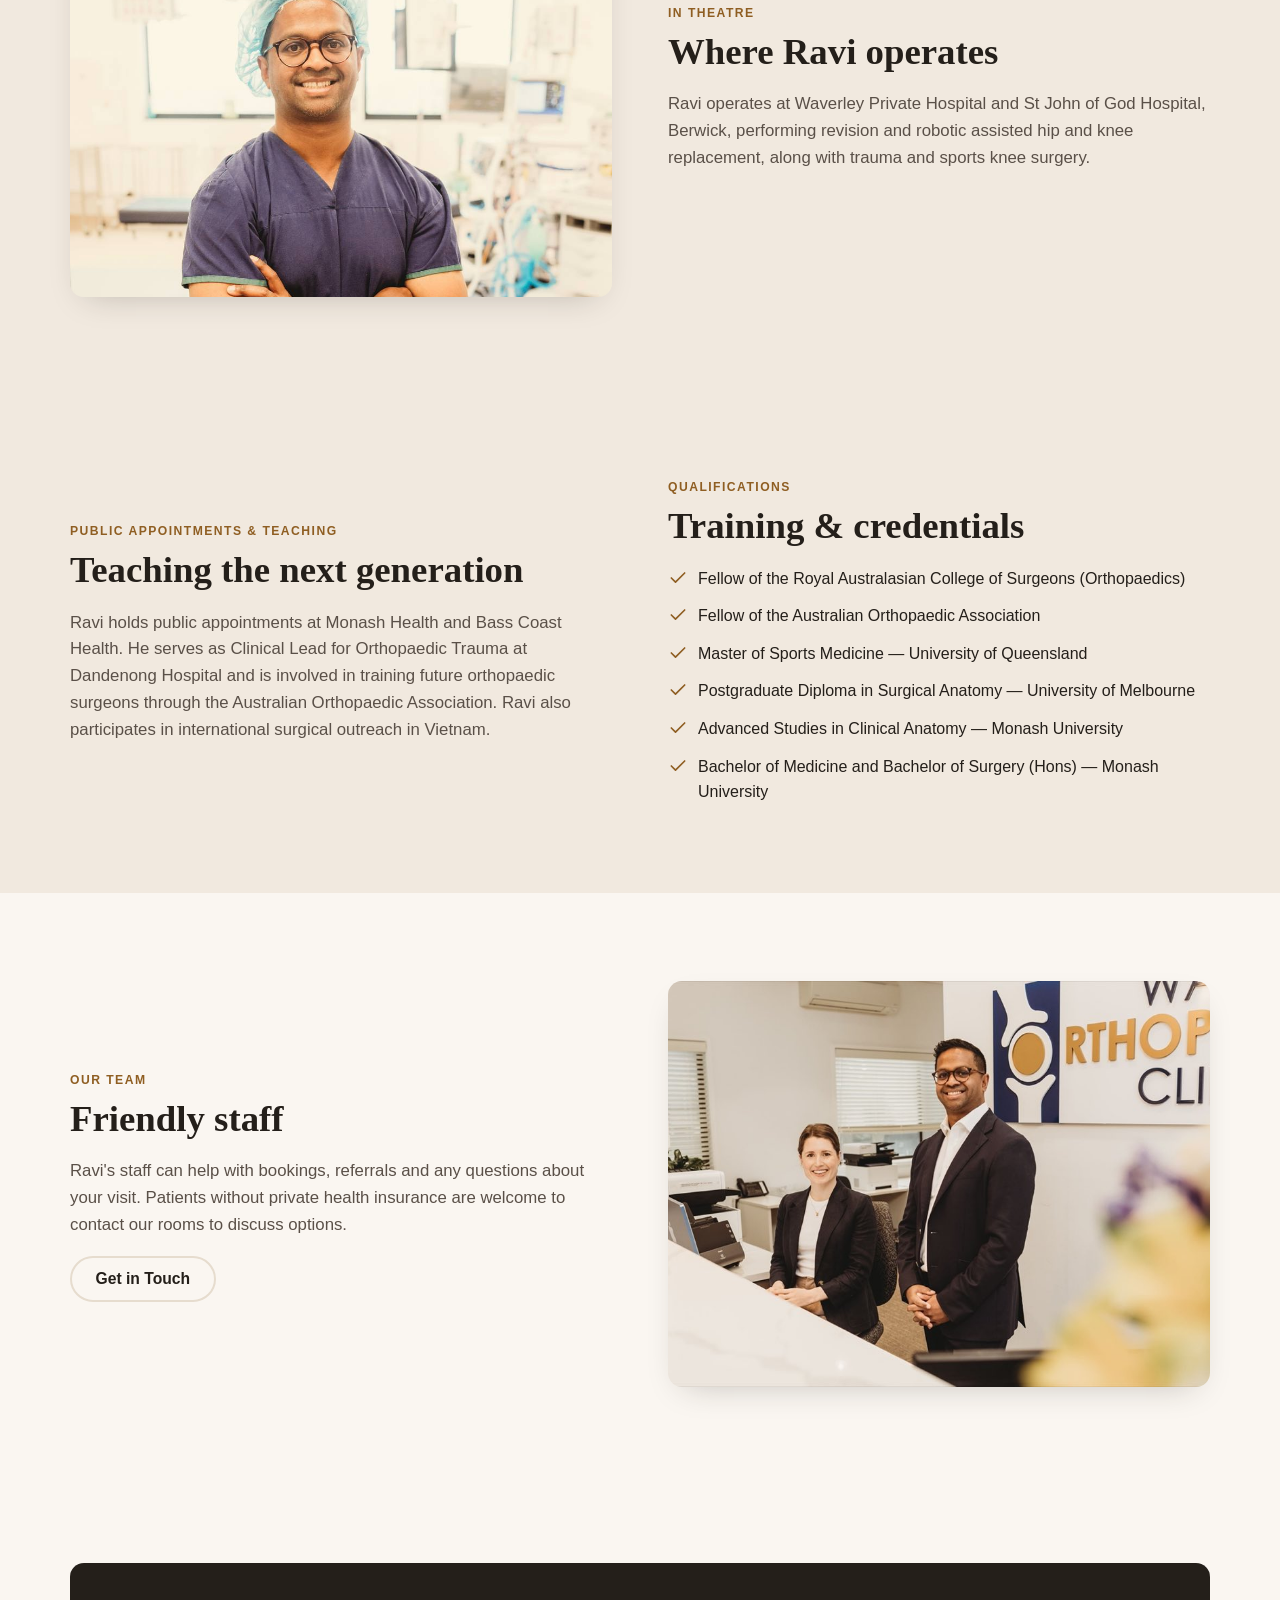
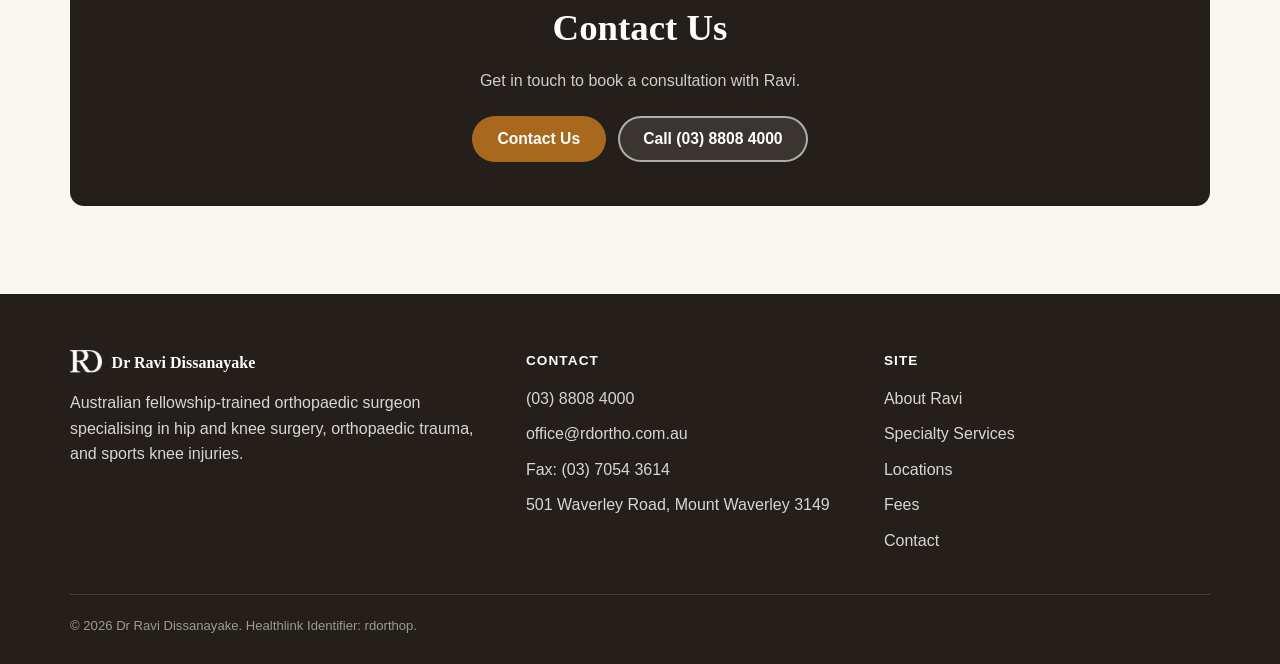
==== commit d2c14468: "Add files via upload Add fees page, align all locations with GBP, SEO + schema updates" ====
--- a/about.html
+++ b/about.html
@@ -57,6 +57,7 @@
         <li><a href="about.html" aria-current="page">About</a></li>
         <li><a href="services.html">Specialty Services</a></li>
         <li><a href="locations.html">Locations</a></li>
+        <li><a href="fees.html">Fees</a></li>
         <li><a href="contact.html">Contact</a></li>
       </ul>
     </nav>
@@ -76,6 +77,7 @@
       <li><a href="about.html" aria-current="page">About</a></li>
       <li><a href="services.html">Specialty Services</a></li>
       <li><a href="locations.html">Locations</a></li>
+      <li><a href="fees.html">Fees</a></li>
       <li><a href="contact.html">Contact</a></li>
     </ul>
     <div class="contact-block">
@@ -165,7 +167,7 @@
         <div>
           <span class="eyebrow">Our Team</span>
           <h2>Friendly staff</h2>
-          <p class="lede">Ravi's staff can help with bookings, referrals and any questions about your visit.</p>
+          <p class="lede">Ravi's staff can help with bookings, referrals and any questions about your visit. Patients without private health insurance are welcome to contact our rooms to discuss options.</p>
           <a class="btn btn-outline" href="contact.html">Get in Touch</a>
         </div>
       </div>
@@ -212,6 +214,7 @@
           <li><a href="about.html">About Ravi</a></li>
           <li><a href="services.html">Specialty Services</a></li>
           <li><a href="locations.html">Locations</a></li>
+          <li><a href="fees.html">Fees</a></li>
           <li><a href="contact.html">Contact</a></li>
         </ul>
       </div>
--- a/css/style.css
+++ b/css/style.css
@@ -599,6 +599,7 @@
   height: auto;
   aspect-ratio: 4/3;
   object-fit: cover;
+  object-position: center 15%;
 }
 
 /* Location chips */
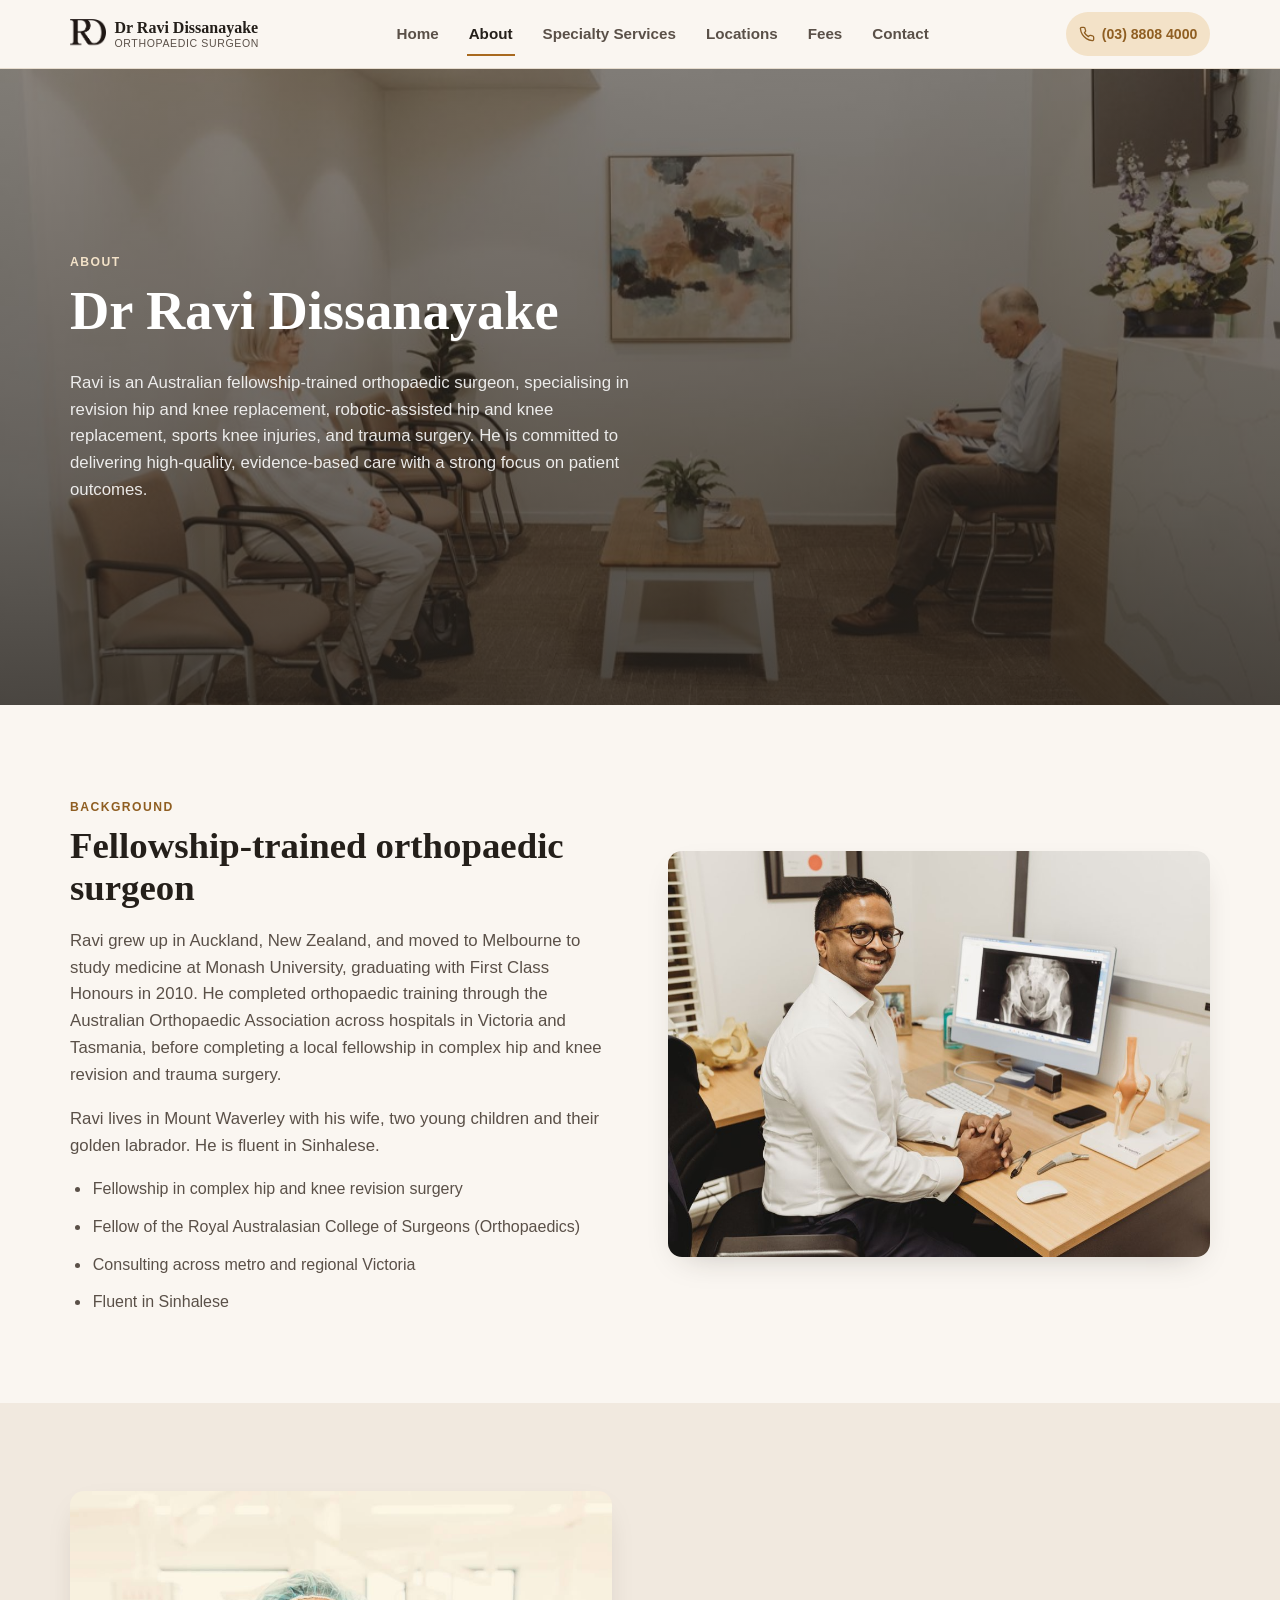
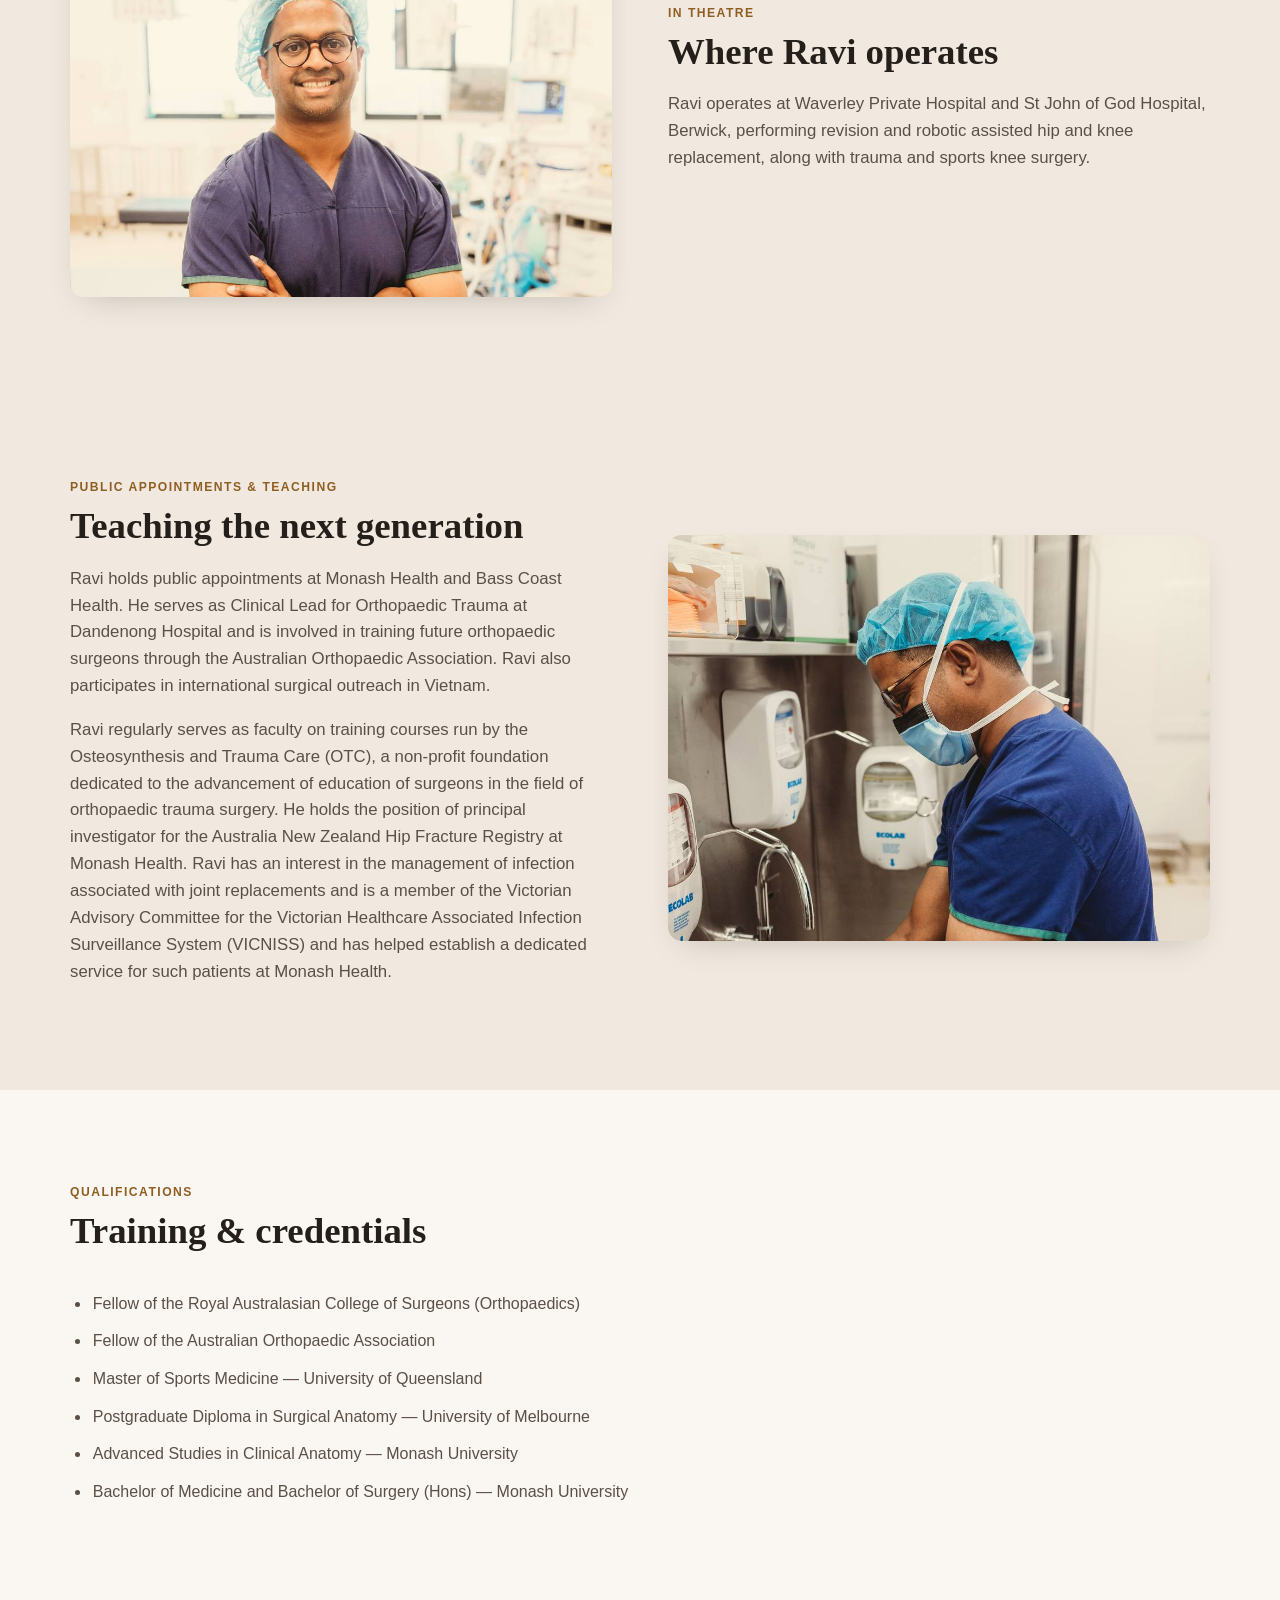
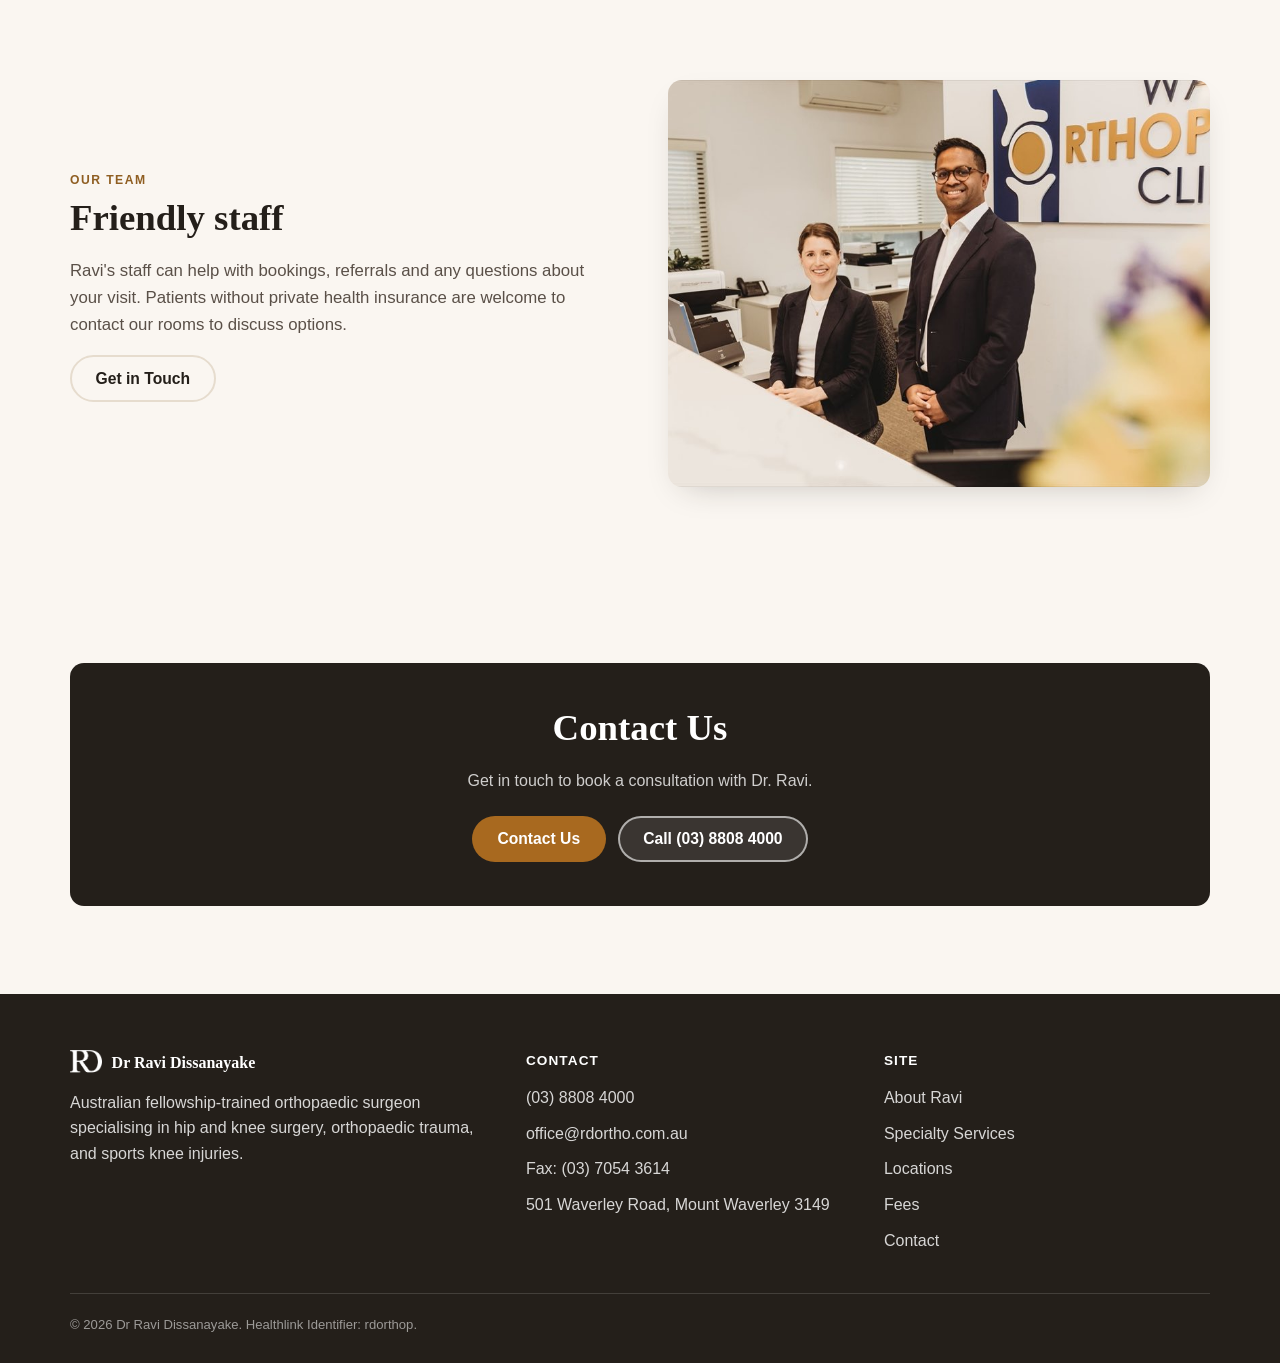
==== commit e83140e1: "V3 fixes" ====
--- a/about.html
+++ b/about.html
@@ -103,13 +103,13 @@
         <div>
           <span class="eyebrow">Background</span>
           <h2 id="bio-heading" class="mt-0">Fellowship-trained orthopaedic surgeon</h2>
-          <p class="lede">Ravi grew up in Auckland, New Zealand, and moved to Melbourne to study medicine at Monash University, graduating with First Class Honours in 2010. He completed orthopaedic training through the Australian Orthopaedic Association across hospitals in Victoria and Tasmania, before completing a local fellowship in complex hip and knee revision surgery and trauma care.</p>
+          <p class="lede">Ravi grew up in Auckland, New Zealand, and moved to Melbourne to study medicine at Monash University, graduating with First Class Honours in 2010. He completed orthopaedic training through the Australian Orthopaedic Association across hospitals in Victoria and Tasmania, before completing a local fellowship in complex hip and knee revision and trauma surgery.</p>
           <p class="lede">Ravi lives in Mount Waverley with his wife, two young children and their golden labrador. He is fluent in Sinhalese.</p>
-          <ul class="check-list">
-            <li><svg viewBox="0 0 24 24" fill="none" stroke="currentColor" stroke-width="2" stroke-linecap="round" stroke-linejoin="round" aria-hidden="true" focusable="false"><path d="M20 6 9 17l-5-5"/></svg> Fellowship in complex hip and knee revision surgery</li>
-            <li><svg viewBox="0 0 24 24" fill="none" stroke="currentColor" stroke-width="2" stroke-linecap="round" stroke-linejoin="round" aria-hidden="true" focusable="false"><path d="M20 6 9 17l-5-5"/></svg> Fellow of the Royal Australasian College of Surgeons (Orthopaedics)</li>
-            <li><svg viewBox="0 0 24 24" fill="none" stroke="currentColor" stroke-width="2" stroke-linecap="round" stroke-linejoin="round" aria-hidden="true" focusable="false"><path d="M20 6 9 17l-5-5"/></svg> Consulting across metro and regional Victoria</li>
-            <li><svg viewBox="0 0 24 24" fill="none" stroke="currentColor" stroke-width="2" stroke-linecap="round" stroke-linejoin="round" aria-hidden="true" focusable="false"><path d="M20 6 9 17l-5-5"/></svg> Fluent in Sinhalese</li>
+          <ul class="dot-list">
+            <li>Fellowship in complex hip and knee revision surgery</li>
+            <li>Fellow of the Royal Australasian College of Surgeons (Orthopaedics)</li>
+            <li>Consulting across metro and regional Victoria</li>
+            <li>Fluent in Sinhalese</li>
           </ul>
         </div>
         <div class="split-media">
@@ -136,25 +136,34 @@
 
   <section class="section-alt" aria-labelledby="appointments-heading">
     <div class="container">
-      <div class="split">
+      <div class="split reverse">
+        <div class="split-media">
+          <img src="images/scrubs-handwashing.jpg" alt="Dr Ravi Dissanayake scrubbing in before surgery" loading="lazy" decoding="async">
+        </div>
         <div>
           <span class="eyebrow">Public Appointments &amp; Teaching</span>
           <h2 id="appointments-heading" class="mt-0">Teaching the next generation</h2>
           <p class="lede">Ravi holds public appointments at Monash Health and Bass Coast Health. He serves as Clinical Lead for Orthopaedic Trauma at Dandenong Hospital and is involved in training future orthopaedic surgeons through the Australian Orthopaedic Association. Ravi also participates in international surgical outreach in Vietnam.</p>
-        </div>
-        <div>
-          <span class="eyebrow">Qualifications</span>
-          <h2 class="mt-0">Training &amp; credentials</h2>
-          <ul class="check-list">
-            <li><svg viewBox="0 0 24 24" fill="none" stroke="currentColor" stroke-width="2" stroke-linecap="round" stroke-linejoin="round" aria-hidden="true" focusable="false"><path d="M20 6 9 17l-5-5"/></svg> Fellow of the Royal Australasian College of Surgeons (Orthopaedics)</li>
-            <li><svg viewBox="0 0 24 24" fill="none" stroke="currentColor" stroke-width="2" stroke-linecap="round" stroke-linejoin="round" aria-hidden="true" focusable="false"><path d="M20 6 9 17l-5-5"/></svg> Fellow of the Australian Orthopaedic Association</li>
-            <li><svg viewBox="0 0 24 24" fill="none" stroke="currentColor" stroke-width="2" stroke-linecap="round" stroke-linejoin="round" aria-hidden="true" focusable="false"><path d="M20 6 9 17l-5-5"/></svg> Master of Sports Medicine — University of Queensland</li>
-            <li><svg viewBox="0 0 24 24" fill="none" stroke="currentColor" stroke-width="2" stroke-linecap="round" stroke-linejoin="round" aria-hidden="true" focusable="false"><path d="M20 6 9 17l-5-5"/></svg> Postgraduate Diploma in Surgical Anatomy — University of Melbourne</li>
-            <li><svg viewBox="0 0 24 24" fill="none" stroke="currentColor" stroke-width="2" stroke-linecap="round" stroke-linejoin="round" aria-hidden="true" focusable="false"><path d="M20 6 9 17l-5-5"/></svg> Advanced Studies in Clinical Anatomy — Monash University</li>
-            <li><svg viewBox="0 0 24 24" fill="none" stroke="currentColor" stroke-width="2" stroke-linecap="round" stroke-linejoin="round" aria-hidden="true" focusable="false"><path d="M20 6 9 17l-5-5"/></svg> Bachelor of Medicine and Bachelor of Surgery (Hons) — Monash University</li>
-          </ul>
-        </div>
-      </div>
+          <p class="lede">Ravi regularly serves as faculty on training courses run by the Osteosynthesis and Trauma Care (OTC), a non-profit foundation dedicated to the advancement of education of surgeons in the field of orthopaedic trauma surgery. He holds the position of principal investigator for the Australia New Zealand Hip Fracture Registry at Monash Health. Ravi has an interest in the management of infection associated with joint replacements and is a member of the Victorian Advisory Committee for the Victorian Healthcare Associated Infection Surveillance System (VICNISS) and has helped establish a dedicated service for such patients at Monash Health.</p>
+        </div>
+      </div>
+    </div>
+  </section>
+
+  <section aria-labelledby="qualifications-heading">
+    <div class="container">
+      <div class="section-head">
+        <span class="eyebrow">Qualifications</span>
+        <h2 id="qualifications-heading" class="mt-0">Training &amp; credentials</h2>
+      </div>
+      <ul class="dot-list">
+        <li>Fellow of the Royal Australasian College of Surgeons (Orthopaedics)</li>
+        <li>Fellow of the Australian Orthopaedic Association</li>
+        <li>Master of Sports Medicine — University of Queensland</li>
+        <li>Postgraduate Diploma in Surgical Anatomy — University of Melbourne</li>
+        <li>Advanced Studies in Clinical Anatomy — Monash University</li>
+        <li>Bachelor of Medicine and Bachelor of Surgery (Hons) — Monash University</li>
+      </ul>
     </div>
   </section>
 
@@ -178,7 +187,7 @@
     <div class="container">
       <div class="cta-band">
         <h2>Contact Us</h2>
-        <p>Get in touch to book a consultation with Ravi.</p>
+        <p>Get in touch to book a consultation with Dr. Ravi.</p>
         <div class="cta-band-actions">
           <a class="btn btn-primary" href="contact.html">Contact Us</a>
           <a class="btn btn-ghost-invert" href="tel:0388084000">Call (03) 8808 4000</a>
--- a/css/style.css
+++ b/css/style.css
@@ -582,6 +582,11 @@
 .location-card address { font-style: normal; color: var(--ink-soft); }
 .location-card .card-actions { margin-top: auto; display: flex; gap: 10px; flex-wrap: wrap; }
 
+/* "Areas we serve" cards — compact catchment-area copy, de-emphasised
+   relative to primary lede text so it reads as supporting detail. */
+.area-card h3 { font-size: 1.05rem; }
+.area-copy { font-size: 0.92rem; line-height: 1.6; color: var(--ink-soft); margin: 0; }
+
 /* Two-column media/text */
 .split {
   display: grid;
@@ -652,6 +657,11 @@
 .check-list a { display: inline-block; padding: 9px 0; margin: -9px 0; }
 .check-list li { display: flex; gap: 10px; align-items: flex-start; }
 .check-list svg { width: 20px; height: 20px; flex-shrink: 0; color: var(--accent-dark); margin-top: 2px; }
+
+/* Plain bullet list — same rhythm as .check-list, without the icon column. */
+.dot-list { list-style: disc; margin: 0; padding-left: 1.3em; display: grid; gap: 12px; color: var(--ink-soft); }
+.card > .dot-list { margin-top: 1.2em; }
+.dot-list li { padding-left: 2px; }
 
 /* ==========================================================================
    Testimonials
